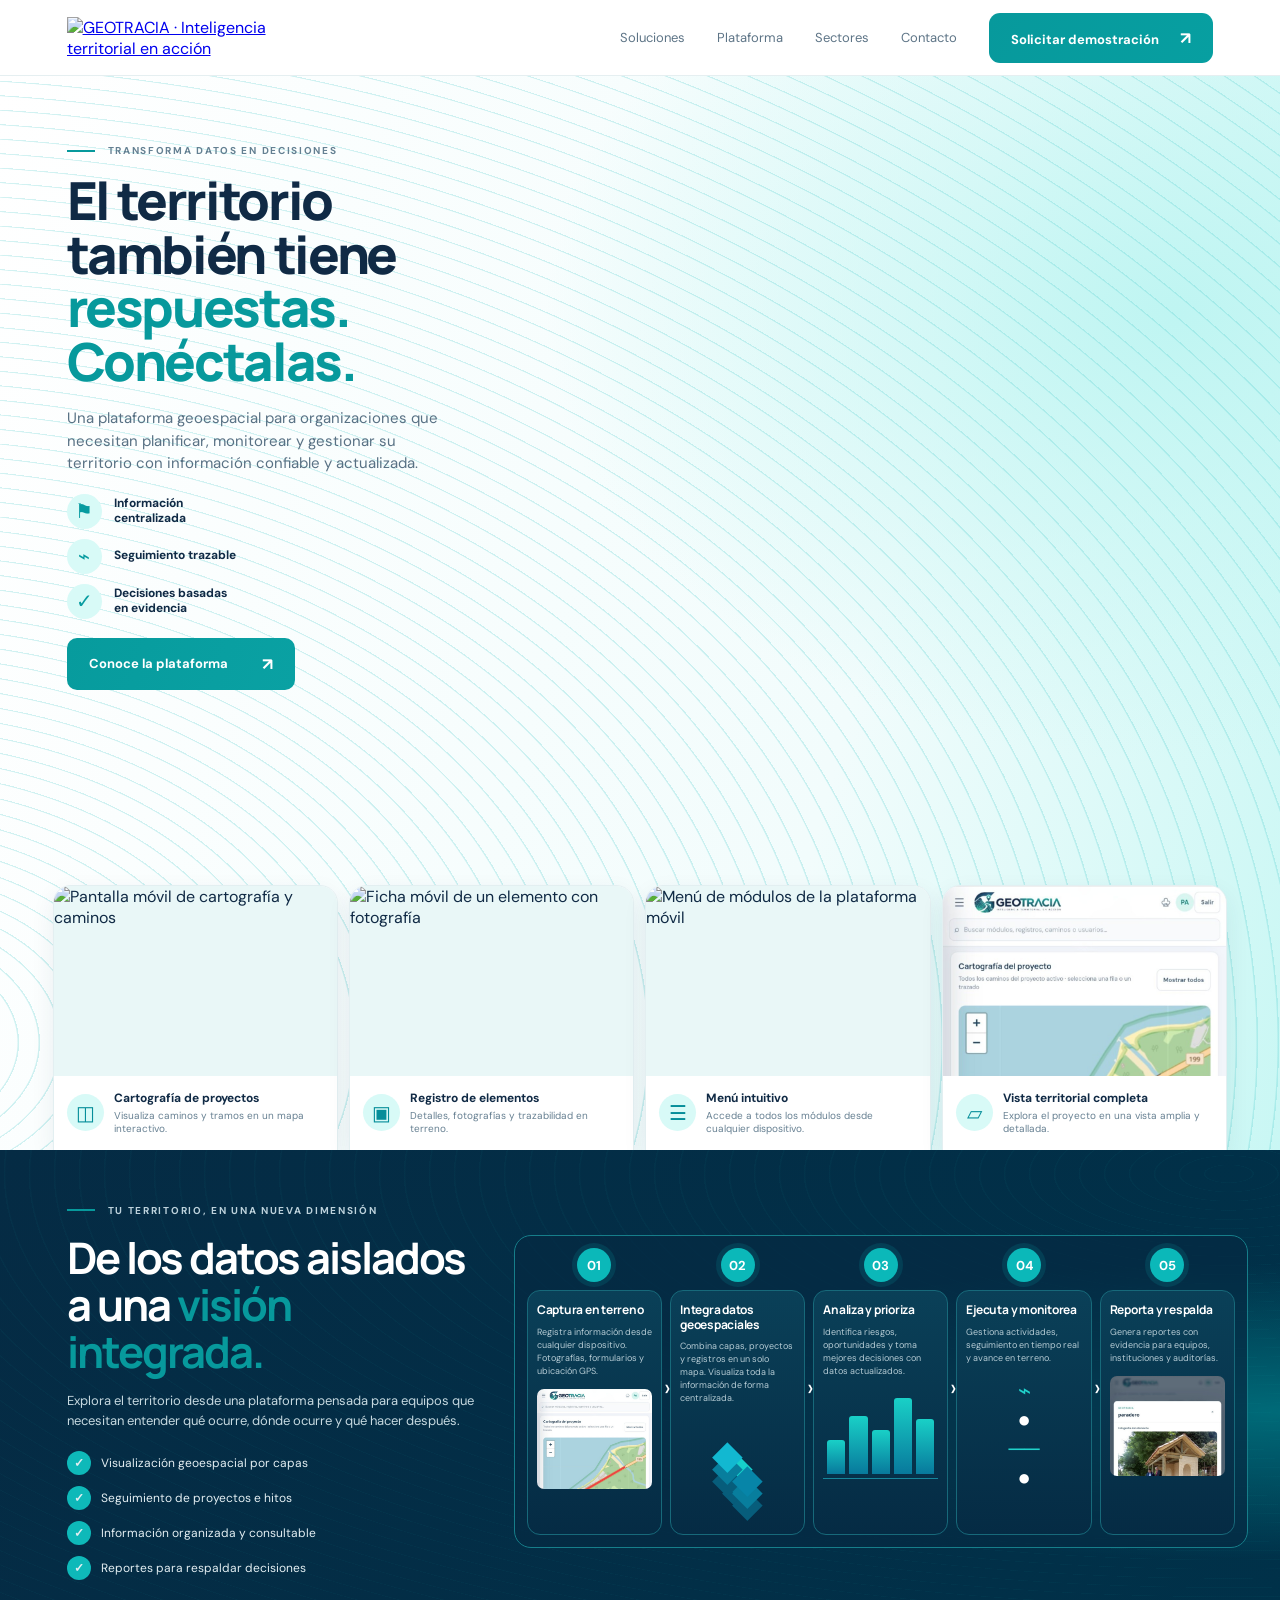
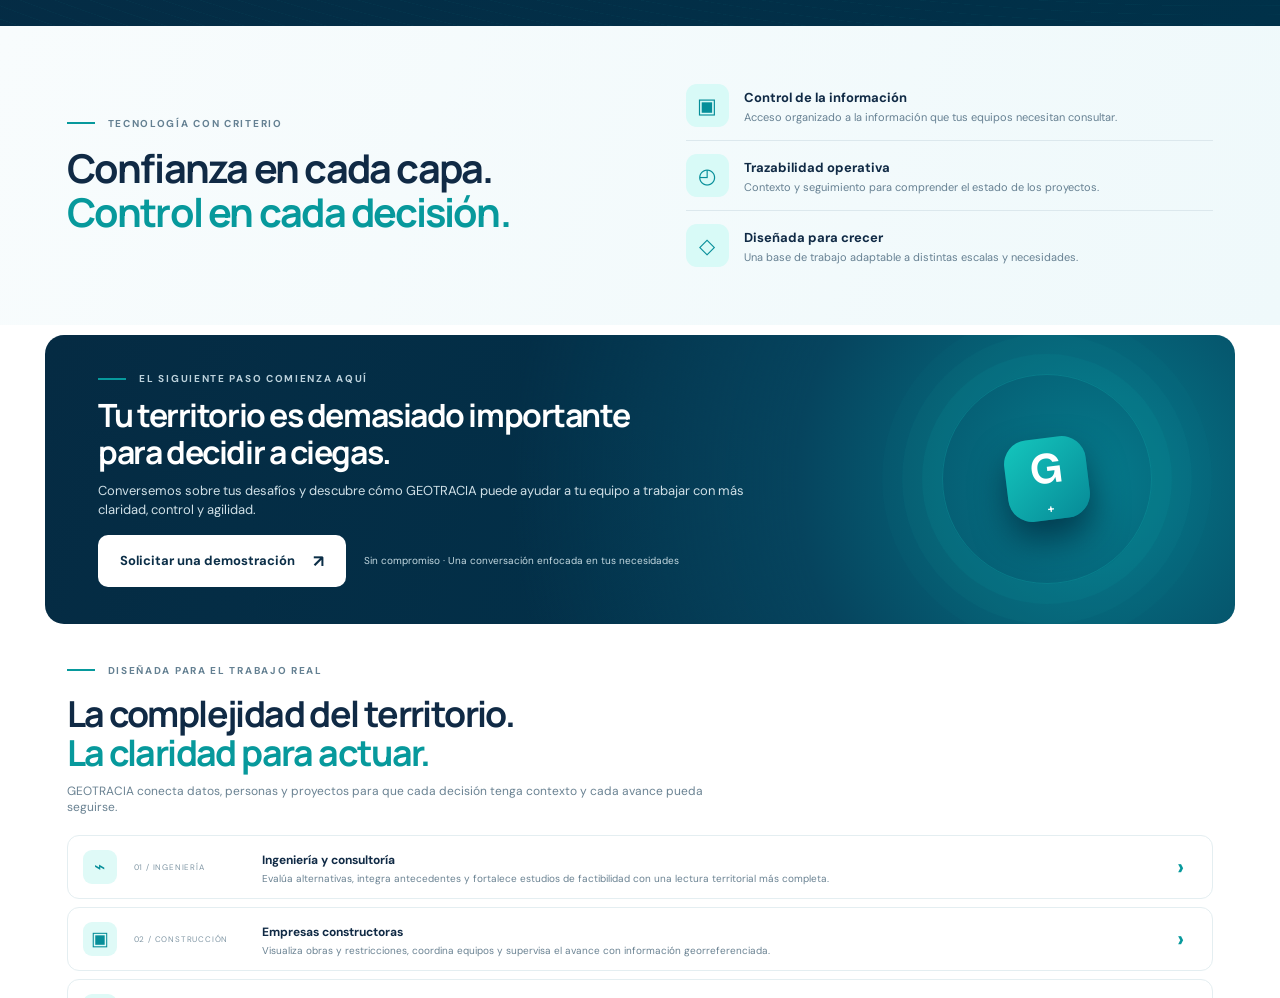
==== geotracia/index.html @ ade661b7 "Landing" ====
<!doctype html>
<html lang="es">
<head>
<meta charset="utf-8">
<meta name="viewport" content="width=device-width, initial-scale=1">
<meta name="theme-color" content="#062a42">
<meta name="description" content="GEOTRACIA conecta información geoespacial, proyectos y equipos para tomar mejores decisiones territoriales.">
<title>GEOTRACIA — Inteligencia territorial en acción</title>
<link rel="preconnect" href="https://fonts.googleapis.com">
<link rel="preconnect" href="https://fonts.gstatic.com" crossorigin>
<link href="https://fonts.googleapis.com/css2?family=DM+Sans:wght@400;500;600;700&family=Manrope:wght@400;500;600;700;800&display=swap" rel="stylesheet">
<link rel="stylesheet" href="styles.css">
</head>
<body>
<header class="header">
  <a class="logo" href="#inicio" aria-label="GEOTRACIA, inicio"><img src="assets/logo-geotracia.png" alt="GEOTRACIA · Inteligencia territorial en acción"></a>
  <button class="hamburger" aria-label="Abrir navegación" aria-expanded="false"><i></i><i></i><i></i></button>
  <nav class="nav" aria-label="Principal">
    <a href="#soluciones">Soluciones</a><a href="#plataforma">Plataforma</a><a href="#sectores">Sectores</a><a href="#contacto">Contacto</a>
    <a class="nav-button" href="#contacto">Solicitar demostración <span>↗</span></a>
  </nav>
</header>

<main id="inicio">
<section class="hero">
  <div class="hero-bg-lines" aria-hidden="true"></div>
  <div class="hero-copy">
    <div class="kicker"><span></span> TRANSFORMA DATOS EN DECISIONES</div>
    <h1>El territorio<br>también tiene<br><em>respuestas.</em><br><em>Conéctalas.</em></h1>
    <p class="intro">Una plataforma geoespacial para organizaciones que necesitan planificar, monitorear y gestionar su territorio con información confiable y actualizada.</p>
    <div class="benefits">
      <div><span class="benefit-symbol">⚑</span><b>Información<br>centralizada</b></div>
      <div><span class="benefit-symbol">⌁</span><b>Seguimiento trazable</b></div>
      <div><span class="benefit-symbol">✓</span><b>Decisiones basadas<br>en evidencia</b></div>
    </div>
    <a class="primary-button" href="#plataforma">Conoce la plataforma <span>↗</span></a>
  </div>
  <div class="hero-art">
    <picture class="hero-picture">
      <source media="(max-width: 700px)" srcset="assets/hero-mobile-scene.png">
      <img src="assets/desktop-laptop.png" alt="GEOTRACIA: cartografía del proyecto y gestión de caminos en la versión escritorio">
    </picture>
  </div>
  <div class="feature-strip">
    <article class="feature-card">
      <img src="assets/device-map.png" alt="Pantalla móvil de cartografía y caminos">
      <div class="feature-caption"><span class="feature-icon">◫</span><div><b>Cartografía de proyectos</b><p>Visualiza caminos y tramos en un mapa interactivo.</p></div></div>
    </article>
    <article class="feature-card">
      <img src="assets/device-detail.png" alt="Ficha móvil de un elemento con fotografía">
      <div class="feature-caption"><span class="feature-icon">▣</span><div><b>Registro de elementos</b><p>Detalles, fotografías y trazabilidad en terreno.</p></div></div>
    </article>
    <article class="feature-card">
      <img src="assets/device-menu.png" alt="Menú de módulos de la plataforma móvil">
      <div class="feature-caption"><span class="feature-icon">☰</span><div><b>Menú intuitivo</b><p>Accede a todos los módulos desde cualquier dispositivo.</p></div></div>
    </article>
    <article class="feature-card feature-card-wide">
      <img src="assets/project-map.png" alt="Vista completa de un camino georreferenciado">
      <div class="feature-caption"><span class="feature-icon">▱</span><div><b>Vista territorial completa</b><p>Explora el proyecto en una vista amplia y detallada.</p></div></div>
    </article>
  </div>
</section>

<section class="workflow" id="soluciones">
  <div class="workflow-inner">
    <div class="workflow-copy">
      <div class="kicker kicker-light"><span></span> TU TERRITORIO, EN UNA NUEVA DIMENSIÓN</div>
      <h2>De los datos aislados<br>a una <em>visión integrada.</em></h2>
      <p>Explora el territorio desde una plataforma pensada para equipos que necesitan entender qué ocurre, dónde ocurre y qué hacer después.</p>
      <ul><li>Visualización geoespacial por capas</li><li>Seguimiento de proyectos e hitos</li><li>Información organizada y consultable</li><li>Reportes para respaldar decisiones</li></ul>
    </div>
    <div class="steps" id="plataforma">
      <article class="step"><div class="step-num">01</div><div class="step-content"><h3>Captura en terreno</h3><p>Registra información desde cualquier dispositivo. Fotografías, formularios y ubicación GPS.</p><img src="assets/project-map.png" alt="Captura cartográfica"></div><span class="step-arrow">›</span></article>
      <article class="step"><div class="step-num">02</div><div class="step-content"><h3>Integra datos geoespaciales</h3><p>Combina capas, proyectos y registros en un solo mapa. Visualiza toda la información de forma centralizada.</p><div class="layers-art"><span>◆</span><span>◆</span><span>◆</span></div></div><span class="step-arrow">›</span></article>
      <article class="step"><div class="step-num">03</div><div class="step-content"><h3>Analiza y prioriza</h3><p>Identifica riesgos, oportunidades y toma mejores decisiones con datos actualizados.</p><div class="bars-art"><i></i><i></i><i></i><i></i><i></i></div></div><span class="step-arrow">›</span></article>
      <article class="step"><div class="step-num">04</div><div class="step-content"><h3>Ejecuta y monitorea</h3><p>Gestiona actividades, seguimiento en tiempo real y avance en terreno.</p><div class="monitor-art">⌁ <b>●</b> ── <b>●</b></div></div><span class="step-arrow">›</span></article>
      <article class="step"><div class="step-num">05</div><div class="step-content"><h3>Reporta y respalda</h3><p>Genera reportes con evidencia para equipos, instituciones y auditorías.</p><img src="assets/element-detail.png" alt="Ficha con evidencia fotográfica"></div></article>
    </div>
  </div>
</section>

<section class="trust">
  <div class="trust-inner">
    <div><div class="kicker"><span></span> TECNOLOGÍA CON CRITERIO</div><h2>Confianza en cada capa.<br><em>Control en cada decisión.</em></h2></div>
    <div class="trust-list">
      <article><span>▣</span><div><b>Control de la información</b><p>Acceso organizado a la información que tus equipos necesitan consultar.</p></div></article>
      <article><span>◴</span><div><b>Trazabilidad operativa</b><p>Contexto y seguimiento para comprender el estado de los proyectos.</p></div></article>
      <article><span>◇</span><div><b>Diseñada para crecer</b><p>Una base de trabajo adaptable a distintas escalas y necesidades.</p></div></article>
    </div>
  </div>
</section>

<section class="contact-wrap" id="contacto">
  <div class="contact-panel">
    <div class="contact-copy"><div class="kicker kicker-light"><span></span> EL SIGUIENTE PASO COMIENZA AQUÍ</div><h2>Tu territorio es demasiado importante<br>para decidir a ciegas.</h2><p>Conversemos sobre tus desafíos y descubre cómo GEOTRACIA puede ayudar a tu equipo a trabajar con más claridad, control y agilidad.</p><div class="contact-actions"><a class="light-button" href="mailto:contacto@geotracia.cl?subject=Solicitud%20de%20demostraci%C3%B3n%20GEOTRACIA">Solicitar una demostración <span>↗</span></a><small>Sin compromiso · Una conversación enfocada en tus necesidades</small></div></div>
    <div class="brand-orbit" aria-hidden="true"><span>G<sup>+</sup></span></div>
  </div>
</section>

<section class="sectors" id="sectores">
  <div class="kicker"><span></span> DISEÑADA PARA EL TRABAJO REAL</div>
  <h2>La complejidad del territorio.<br><em>La claridad para actuar.</em></h2>
  <p class="sectors-intro">GEOTRACIA conecta datos, personas y proyectos para que cada decisión tenga contexto y cada avance pueda seguirse.</p>
  <div class="sector-list">
    <article><span class="sector-icon">⌁</span><small>01 / INGENIERÍA</small><div><b>Ingeniería y consultoría</b><p>Evalúa alternativas, integra antecedentes y fortalece estudios de factibilidad con una lectura territorial más completa.</p></div><strong>›</strong></article>
    <article><span class="sector-icon">▣</span><small>02 / CONSTRUCCIÓN</small><div><b>Empresas constructoras</b><p>Visualiza obras y restricciones, coordina equipos y supervisa el avance con información georreferenciada.</p></div><strong>›</strong></article>
    <article><span class="sector-icon">⌂</span><small>03 / GESTIÓN PÚBLICA</small><div><b>Instituciones públicas</b><p>Apoya la planificación, la gestión de infraestructura y la priorización de iniciativas con evidencia territorial.</p></div><strong>›</strong></article>
  </div>
</section>
</main>
<footer class="footer">
  <a class="footer-logo" href="#inicio"><img src="assets/logo-geotracia.png" alt="GEOTRACIA"></a>
  <p>Más contexto para mejores decisiones.</p><nav><a href="#soluciones">Soluciones</a><a href="#plataforma">Plataforma</a><a href="#contacto">Contacto</a></nav>
  <small>© 2026 GEOTRACIA. Todos los derechos reservados.</small><small>Inteligencia territorial en acción.</small>
</footer>
<script src="script.js"></script>
</body>
</html>
---- geotracia/styles.css ----
*{box-sizing:border-box}
:root{--navy:#062b43;--deep:#03283f;--teal:#07999c;--aqua:#16c5c6;--ink:#102a45;--muted:#5d7689;--pale:#effbfc;--line:#dce8ed}
html{scroll-behavior:smooth;scroll-padding-top:82px}
body{margin:0;font-family:"DM Sans",Arial,sans-serif;color:var(--ink);background:#fff;overflow-x:hidden}
h1,h2,h3{font-family:Manrope,"DM Sans",sans-serif;letter-spacing:-.045em}h1,h2,p{margin-top:0}em{font-style:normal;color:var(--teal)}
.header{height:76px;padding:0 5.2%;display:flex;align-items:center;justify-content:space-between;border-bottom:1px solid #e5eff1;background:#fff;position:sticky;top:0;z-index:30}
.logo{width:220px;display:block}.logo img,.footer-logo img{display:block;width:100%;height:auto}
.nav{display:flex;align-items:center;gap:clamp(17px,2.5vw,38px)}.nav a,.footer nav a{text-decoration:none;color:#5d7486;font-size:13px;white-space:nowrap}.nav a:hover,.footer a:hover{color:var(--teal)}
.nav .nav-button{background:linear-gradient(115deg,#07999c,#079fa1);color:#fff;border-radius:11px;padding:14px 22px;font-weight:700}.nav-button span{margin-left:18px;font-size:17px}
.hamburger{display:none;border:0;background:none;padding:9px}.hamburger i{display:block;width:24px;height:2px;background:var(--navy);margin:5px}
.hero{position:relative;padding:48px 5.2% 0;display:grid;grid-template-columns:35% 65%;background:radial-gradient(ellipse at 92% 22%,#bff5f2 0,transparent 38%),linear-gradient(105deg,#fff 0%,#f2fcfc 65%,#c9f7f4 100%);isolation:isolate}
.hero-bg-lines{position:absolute;z-index:-1;inset:0;opacity:.25;background:repeating-radial-gradient(ellipse at -10% 90%,transparent 0 19px,#4acacb 20px 21px)}
.hero-copy{padding:20px 0 30px;position:relative;z-index:3}.kicker{font-size:10px;letter-spacing:.17em;font-weight:700;color:#648092;display:flex;align-items:center;gap:13px;margin-bottom:17px}.kicker>span{display:inline-block;width:28px;height:2px;background:var(--teal)}
h1{font-size:clamp(2.55rem,4.1vw,4.25rem);line-height:1.02;font-weight:800;margin-bottom:19px}
.intro{max-width:390px;font-size:15px;line-height:1.5;color:#587184;margin-bottom:19px}
.benefits{display:grid;gap:10px;margin:17px 0 19px}.benefits>div{display:flex;align-items:center;gap:12px;font-size:12px;line-height:1.3}.benefit-symbol{width:35px;height:35px;flex:0 0 35px;display:grid;place-items:center;border-radius:50%;background:#d8faf7;color:#079ba0;font-size:20px}
.primary-button,.light-button{display:inline-flex;align-items:center;justify-content:space-between;gap:18px;text-decoration:none;font-size:13px;font-weight:700;padding:15px 22px;border-radius:10px;transition:transform .2s,box-shadow .2s}.primary-button{background:linear-gradient(110deg,#079b9d,#0aa1a3);color:white;min-width:228px}.primary-button span,.light-button span{font-size:17px}.primary-button:hover,.light-button:hover{transform:translateY(-2px);box-shadow:0 10px 25px #00374c26}
.hero-art{min-width:0;display:flex;align-items:flex-start;justify-content:center;margin:-7px -2% 0 -1%;position:relative}.hero-picture{width:100%;display:block}.hero-picture img{width:100%;height:auto;display:block;object-fit:contain}
.feature-strip{grid-column:1/-1;position:relative;z-index:5;margin:0 -1.2% -1px;display:grid;grid-template-columns:repeat(4,minmax(0,1fr));gap:11px;align-items:end}
.feature-card{min-width:0;display:grid;grid-template-rows:1fr auto;background:#fff;border:1px solid #e3eff1;border-radius:18px 18px 0 0;overflow:hidden;box-shadow:0 9px 25px #00374b13}
.feature-card>img{width:100%;height:190px;object-fit:cover;object-position:top center;display:block;background:#e9f7f7}
.feature-caption{display:flex;align-items:center;gap:10px;padding:12px 13px;min-height:74px}.feature-icon{flex:0 0 37px;width:37px;height:37px;border-radius:50%;background:#d8faf7;color:#068e9a;display:grid;place-items:center;font-size:20px}.feature-caption b{display:block;font-size:12px;margin-bottom:3px}.feature-caption p{font-size:10px;line-height:1.35;color:#678092;margin:0}
.workflow{background:radial-gradient(ellipse at 100% 55%,#006a78 0,transparent 40%),linear-gradient(115deg,#052b44,#003149);color:white;padding:54px 5.2% 46px;position:relative;overflow:hidden}.workflow:before{content:"";position:absolute;inset:0;pointer-events:none;opacity:.45;background:repeating-radial-gradient(ellipse at 96% 5%,transparent 0 23px,#0da7a51a 24px 25px)}
.workflow-inner{position:relative;display:grid;grid-template-columns:36% 64%;gap:3%;align-items:center}.kicker-light{color:#bdd2dc}.workflow-copy h2{font-size:clamp(2rem,3.4vw,3.45rem);line-height:1.08;margin-bottom:16px}.workflow-copy>p{font-size:13px;line-height:1.55;color:#c6d9e0;max-width:430px;margin-bottom:20px}.workflow-copy ul{list-style:none;padding:0;margin:0;display:grid;gap:11px}.workflow-copy li{font-size:12px;display:flex;align-items:center;gap:10px;color:#e3eef2}.workflow-copy li:before{content:"✓";display:grid;place-items:center;width:24px;height:24px;flex:0 0 24px;background:#0eb9b9;border-radius:50%;font-weight:700}
.steps{display:grid;grid-template-columns:repeat(5,minmax(0,1fr));gap:8px;border:1px solid #167e8a;border-radius:17px;padding:12px;background:#052a43b8}.step{min-width:0;position:relative}.step-num{width:34px;height:34px;border-radius:50%;background:#0bb8b9;display:grid;place-items:center;font-size:13px;font-weight:700;margin:0 auto 8px;box-shadow:0 0 0 5px #0bb8b922}.step-content{height:245px;border:1px solid #17697a;border-radius:13px;background:linear-gradient(180deg,#0a4058,#052b44);padding:12px 9px;overflow:hidden}.step h3{font-size:12px;line-height:1.2;margin:0 0 8px;letter-spacing:-.02em}.step p{font-size:9px;line-height:1.45;color:#b5cbd4;margin-bottom:11px}.step img{width:100%;height:100px;object-fit:cover;object-position:top;border-radius:7px}.step-arrow{position:absolute;right:-9px;top:43%;font-size:24px;color:#fff;z-index:2}.step:last-child .step-arrow{display:none}
.layers-art{height:100px;position:relative;display:grid;place-items:center}.layers-art span{position:absolute;font-size:40px;color:#16d0ca;text-shadow:0 12px 0 #087e9d,0 24px 0 #075d7b}.layers-art span:nth-child(2){transform:translate(-10px,-12px);color:#12b8d1}.layers-art span:nth-child(3){transform:translate(10px,12px);color:#0785a8}.bars-art{height:90px;display:flex;align-items:end;gap:4px;border-bottom:1px solid #16859a;padding:0 4px 4px}.bars-art i{flex:1;display:block;height:40%;background:linear-gradient(#19d0c7,#08799c);border-radius:3px 3px 0 0}.bars-art i:nth-child(2){height:68%}.bars-art i:nth-child(3){height:52%}.bars-art i:nth-child(4){height:90%}.bars-art i:nth-child(5){height:65%}.monitor-art{height:90px;display:grid;place-items:center;color:#20d1ca;font-size:22px}.monitor-art b{color:white}
.trust{background:linear-gradient(110deg,#f8fcfd,#eff9fb);padding:45px 5.2%}.trust-inner{display:grid;grid-template-columns:1fr 1fr;gap:8%;align-items:center}.trust h2{font-size:clamp(2rem,3.1vw,3.15rem);line-height:1.1;margin:0}.trust-list article{display:flex;align-items:center;gap:15px;padding:13px 0;border-bottom:1px solid #dce8ed}.trust-list article:last-child{border-bottom:0}.trust-list article>span{width:43px;height:43px;flex:0 0 43px;display:grid;place-items:center;background:#d8faf7;border-radius:11px;color:#078e99;font-size:21px}.trust-list b{font-size:13px}.trust-list p{font-size:11px;color:#668092;margin:3px 0 0;line-height:1.4}
.contact-wrap{padding:10px 3.5% 40px;background:#fff}.contact-panel{position:relative;overflow:hidden;border-radius:19px;background:radial-gradient(circle at 88% 50%,#057b8c 0,#06445e 28%,transparent 55%),linear-gradient(110deg,#052b43,#00344d);color:white;padding:37px 4.5%;display:flex;align-items:center;justify-content:space-between;min-height:230px}.contact-copy{position:relative;z-index:2;max-width:740px}.contact-copy .kicker{margin-bottom:12px}.contact-copy h2{font-size:clamp(1.7rem,2.5vw,2.45rem);line-height:1.15;margin-bottom:10px}.contact-copy>p{font-size:13px;line-height:1.5;color:#d0e0e7;max-width:690px;margin-bottom:15px}.contact-actions{display:flex;align-items:center;gap:18px;flex-wrap:wrap}.light-button{background:#fff;color:#0b2e47;min-width:230px}.contact-actions small{font-size:10px;color:#c4d9e1}.brand-orbit{position:absolute;right:7%;top:50%;transform:translateY(-50%);width:210px;height:210px;border:1px solid #10a4a75c;border-radius:50%;display:grid;place-items:center;box-shadow:0 0 0 20px #10a4a71a,0 0 0 40px #10a4a711,0 0 0 60px #10a4a709}.brand-orbit span{width:82px;height:82px;display:grid;place-items:center;border-radius:24px;background:linear-gradient(140deg,#14c6bd,#078a97);font-size:42px;font-weight:700;transform:rotate(-7deg);box-shadow:0 18px 35px #001f33a6}.brand-orbit sup{font-size:12px}
.sectors{padding:0 5.2% 45px}.sectors h2{font-size:clamp(1.9rem,2.8vw,2.8rem);line-height:1.1;margin-bottom:10px}.sectors-intro{font-size:12px;color:#6a8292;max-width:650px;margin-bottom:20px}.sector-list{display:grid;gap:8px}.sector-list article{display:grid;grid-template-columns:38px 115px 1fr 20px;gap:13px;align-items:center;padding:12px 15px;border:1px solid #e4eef1;border-radius:12px;background:#fff;transition:border-color .2s,transform .2s}.sector-list article:hover{border-color:#a2e6e2;transform:translateX(3px)}.sector-icon{width:34px;height:34px;border-radius:9px;background:#dffaf7;color:#078e99;display:grid;place-items:center;font-size:19px}.sector-list small{font-size:8px;letter-spacing:.1em;color:#8197a5}.sector-list b{font-size:12px}.sector-list p{font-size:10px;line-height:1.4;color:#6a8292;margin:3px 0 0}.sector-list strong{font-size:23px;color:var(--teal)}
.footer{border-top:1px solid #e6eef1;padding:16px 5.2% 13px;display:grid;grid-template-columns:1fr 1fr 1fr;align-items:center;gap:13px}.footer-logo{width:165px}.footer>p{font-size:11px;color:#6b8291;text-align:center;margin:0}.footer nav{display:flex;justify-content:flex-end;gap:22px}.footer nav a{font-size:11px}.footer small{font-size:9px;color:#8ba0ab}.footer small:last-child{text-align:right}
@media(min-width:1400px){.hero{padding-top:60px}.hero-copy{padding-top:20px}.intro{font-size:16px}.benefits{grid-template-columns:repeat(3,1fr);gap:9px}.benefits>div{font-size:11px;gap:7px}.benefit-symbol{width:32px;height:32px;flex-basis:32px}.feature-card>img{height:220px}.feature-caption{min-height:76px}}
@media(max-width:1000px){.header{padding:0 3.5%}.logo{width:190px}.nav{gap:15px}.nav a{font-size:11px}.nav .nav-button{padding:12px 14px}.hero{padding:35px 4% 0;grid-template-columns:38% 62%}.hero-copy{padding-top:14px}.intro{font-size:13px}.benefits{gap:8px}.workflow{padding-inline:4%}.workflow-inner{grid-template-columns:1fr;gap:28px}.workflow-copy{max-width:700px}.workflow-copy h2 br{display:none}.steps{max-width:100%}.step-content{height:210px}.trust{padding-inline:4%}.contact-copy{max-width:78%}.brand-orbit{right:-2%;opacity:.6}}
@media(max-width:700px){
 html{scroll-padding-top:65px}.header{height:60px;padding:0 17px}.logo{width:150px}.hamburger{display:block}.nav{display:none;position:absolute;left:0;right:0;top:59px;background:#fff;padding:12px 20px 20px;box-shadow:0 15px 25px #062b4317;flex-direction:column;align-items:stretch;gap:0}.nav.open{display:flex}.nav a{padding:13px 4px;border-bottom:1px solid #eaf0f2;font-size:13px}.nav .nav-button{margin-top:10px;text-align:center;border:0}
 .hero{display:flex;flex-direction:column;padding:24px 0 0;background:linear-gradient(155deg,#fff 4%,#eafafa 55%,#a9f1ee 100%)}.hero-copy{padding:0 22px 10px}.kicker{font-size:8px;letter-spacing:.13em;gap:8px;margin-bottom:12px}.kicker>span{width:23px}h1{font-size:clamp(2.25rem,9.5vw,3.3rem);line-height:1.01;margin-bottom:13px}.intro{font-size:12px;line-height:1.45;margin-bottom:12px;max-width:380px}.benefits{grid-template-columns:1fr 1fr;gap:9px;margin:13px 0 15px}.benefits>div{font-size:10px;gap:7px}.benefits>div:last-child{grid-column:1/-1}.benefit-symbol{width:31px;height:31px;flex-basis:31px;font-size:17px}.primary-button{min-width:200px;padding:13px 16px;font-size:11px}
 .hero-art{width:100%;margin:0;display:block;overflow:hidden}.hero-picture{width:100%;height:auto}.hero-picture img{width:100%;height:auto;display:block;object-fit:contain}
 .feature-strip{width:100%;margin:0;grid-template-columns:repeat(3,minmax(0,1fr));gap:6px;padding:0 12px;align-items:stretch}.feature-card{border-radius:11px;box-shadow:0 5px 14px #00374b14}.feature-card>img{height:140px;object-fit:cover;object-position:top}.feature-caption{display:block;padding:8px 7px;min-height:80px}.feature-icon{width:25px;height:25px;font-size:14px;margin-bottom:6px}.feature-caption b{font-size:9px;line-height:1.2}.feature-caption p{font-size:8px;line-height:1.3;margin-top:3px}.feature-card-wide{display:none}
 .workflow{padding:31px 18px 30px}.workflow-inner{gap:21px}.workflow-copy h2{font-size:1.85rem;line-height:1.08;margin-bottom:11px}.workflow-copy>p{font-size:11px;line-height:1.45;margin-bottom:14px}.workflow-copy ul{display:none}.steps{display:flex;flex-direction:column;gap:7px;padding:0;border:0;background:transparent}.step{display:grid;grid-template-columns:32px 1fr;gap:9px;align-items:stretch}.step-num{width:30px;height:30px;font-size:11px;margin:9px 0 0;box-shadow:0 0 0 4px #0bb8b922}.step-content{height:auto;min-height:83px;border-radius:11px;padding:10px;display:grid;grid-template-columns:1fr 70px;grid-template-rows:auto auto;column-gap:9px;align-content:center}.step h3{font-size:11px;grid-column:1;grid-row:1;margin-bottom:4px}.step p{font-size:8px;line-height:1.35;grid-column:1;grid-row:2;margin:0}.step img{grid-column:2;grid-row:1/3;width:70px;height:62px;object-fit:cover}.step-arrow{display:none}.layers-art,.bars-art,.monitor-art{grid-column:2;grid-row:1/3;height:62px}.layers-art span{font-size:25px;text-shadow:0 7px 0 #087e9d,0 14px 0 #075d7b}.bars-art{gap:3px}.monitor-art{font-size:16px}
 .trust{padding:30px 20px}.trust-inner{display:block}.trust h2{font-size:1.8rem;line-height:1.1}.trust-list{margin-top:12px}.trust-list article{gap:10px;padding:10px 0}.trust-list article>span{width:35px;height:35px;flex-basis:35px;font-size:17px}.trust-list b{font-size:10px}.trust-list p{font-size:9px;line-height:1.35}
 .contact-wrap{padding:0 10px 28px}.contact-panel{padding:23px 17px;border-radius:13px;min-height:0;display:block;background:radial-gradient(circle at 100% 100%,#078e99 0,transparent 45%),linear-gradient(115deg,#052b43,#00344d)}.contact-copy{max-width:100%}.contact-copy h2{font-size:1.45rem;line-height:1.15}.contact-copy h2 br{display:none}.contact-copy>p{font-size:10px;line-height:1.45;margin-bottom:12px}.contact-actions{display:flex;align-items:flex-start;flex-direction:column;gap:8px}.light-button{min-width:0;padding:11px 13px;font-size:10px}.contact-actions small{font-size:8px}.brand-orbit{width:75px;height:75px;right:-14px;bottom:-20px;top:auto;transform:none;opacity:.22;box-shadow:0 0 0 10px #10a4a71a,0 0 0 20px #10a4a711}.brand-orbit span{width:38px;height:38px;border-radius:11px;font-size:21px}
 .sectors{padding:0 20px 28px}.sectors h2{font-size:1.65rem;line-height:1.1}.sectors-intro{font-size:10px;line-height:1.4;margin-bottom:13px}.sector-list{gap:6px}.sector-list article{grid-template-columns:29px 1fr 15px;gap:7px;padding:9px;border-radius:9px}.sector-icon{width:27px;height:27px;font-size:15px;grid-row:1/3}.sector-list small{grid-column:2;grid-row:1;font-size:7px}.sector-list article>div{grid-column:2;grid-row:2}.sector-list b{font-size:10px}.sector-list p{font-size:8px;line-height:1.3}.sector-list strong{grid-column:3;grid-row:1/3;font-size:19px}
 .footer{padding:13px 18px 10px;grid-template-columns:1fr 1fr;gap:9px}.footer-logo{width:125px}.footer>p{display:none}.footer nav{gap:10px;flex-wrap:wrap;justify-content:flex-end}.footer nav a{font-size:8px}.footer small{font-size:7px}.footer small:last-child{text-align:right}
}
@media(prefers-reduced-motion:reduce){html{scroll-behavior:auto}*,*:before,*:after{transition:none!important}}
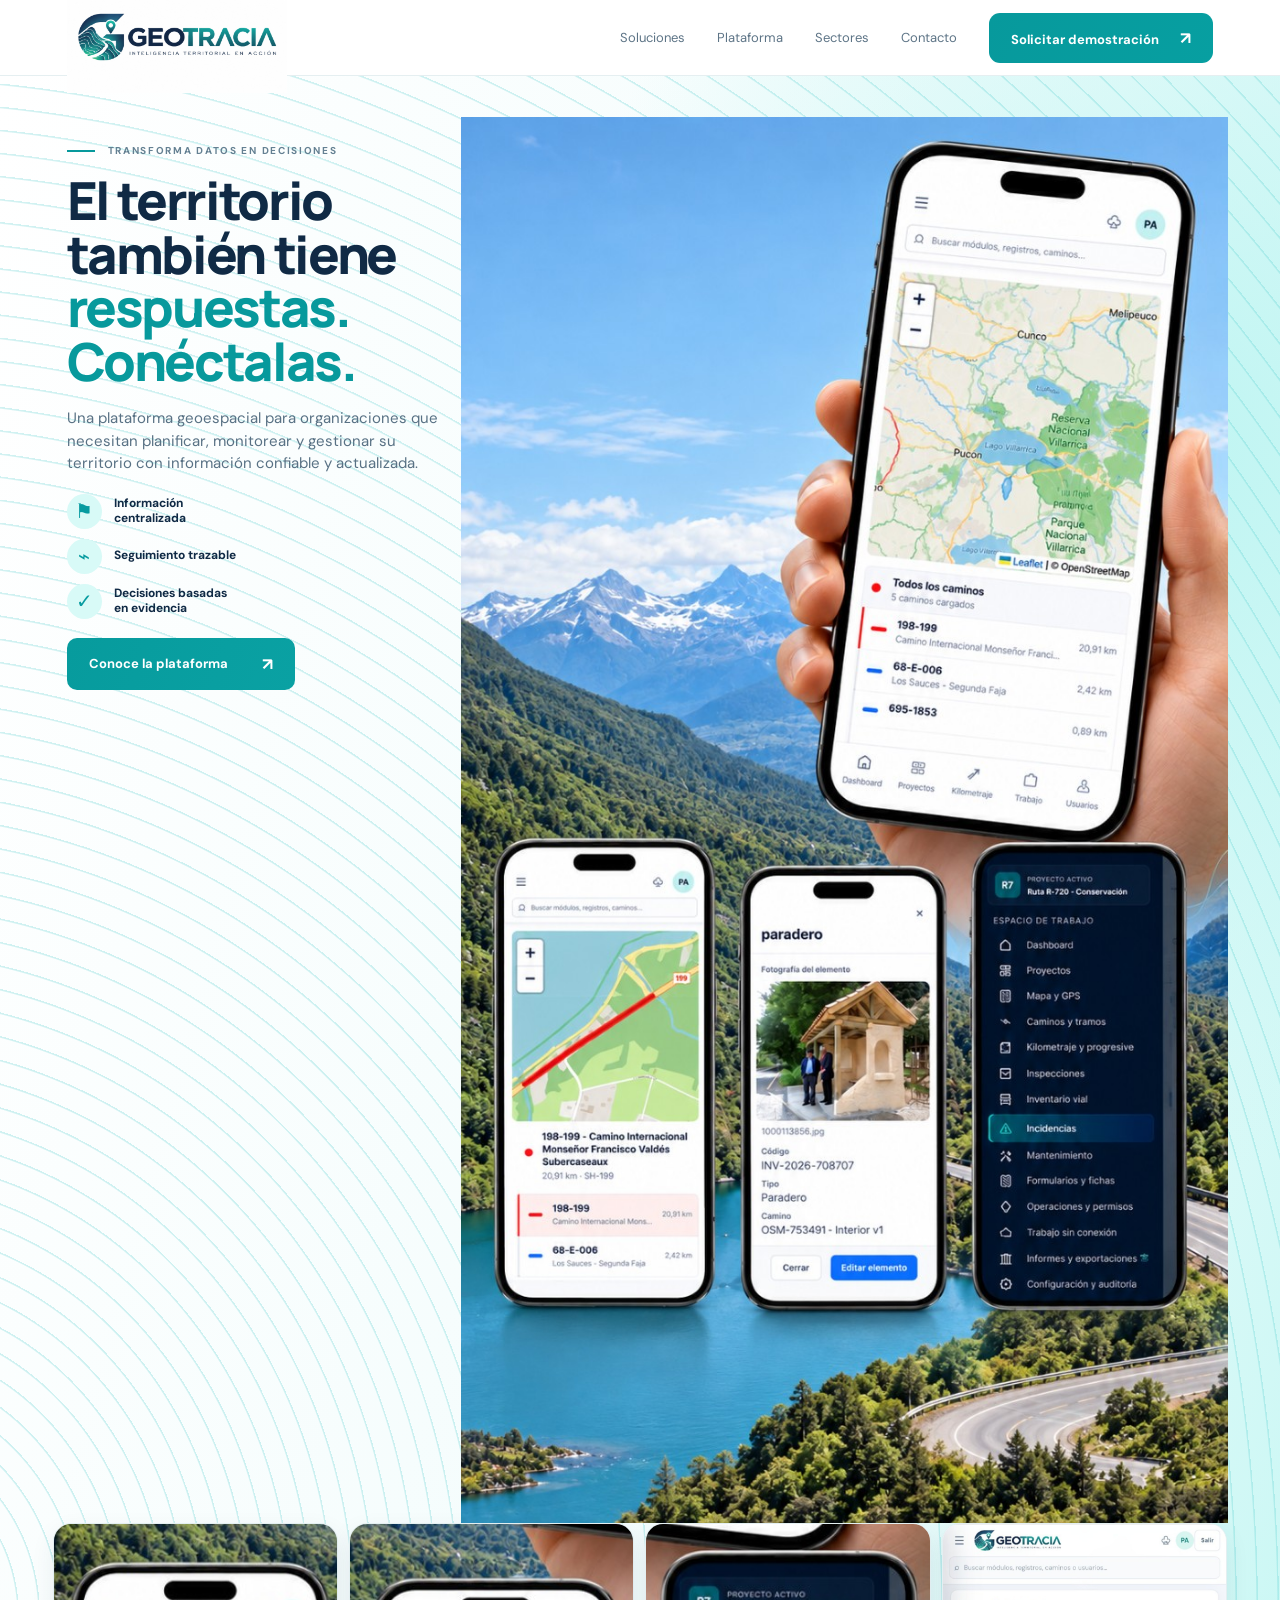
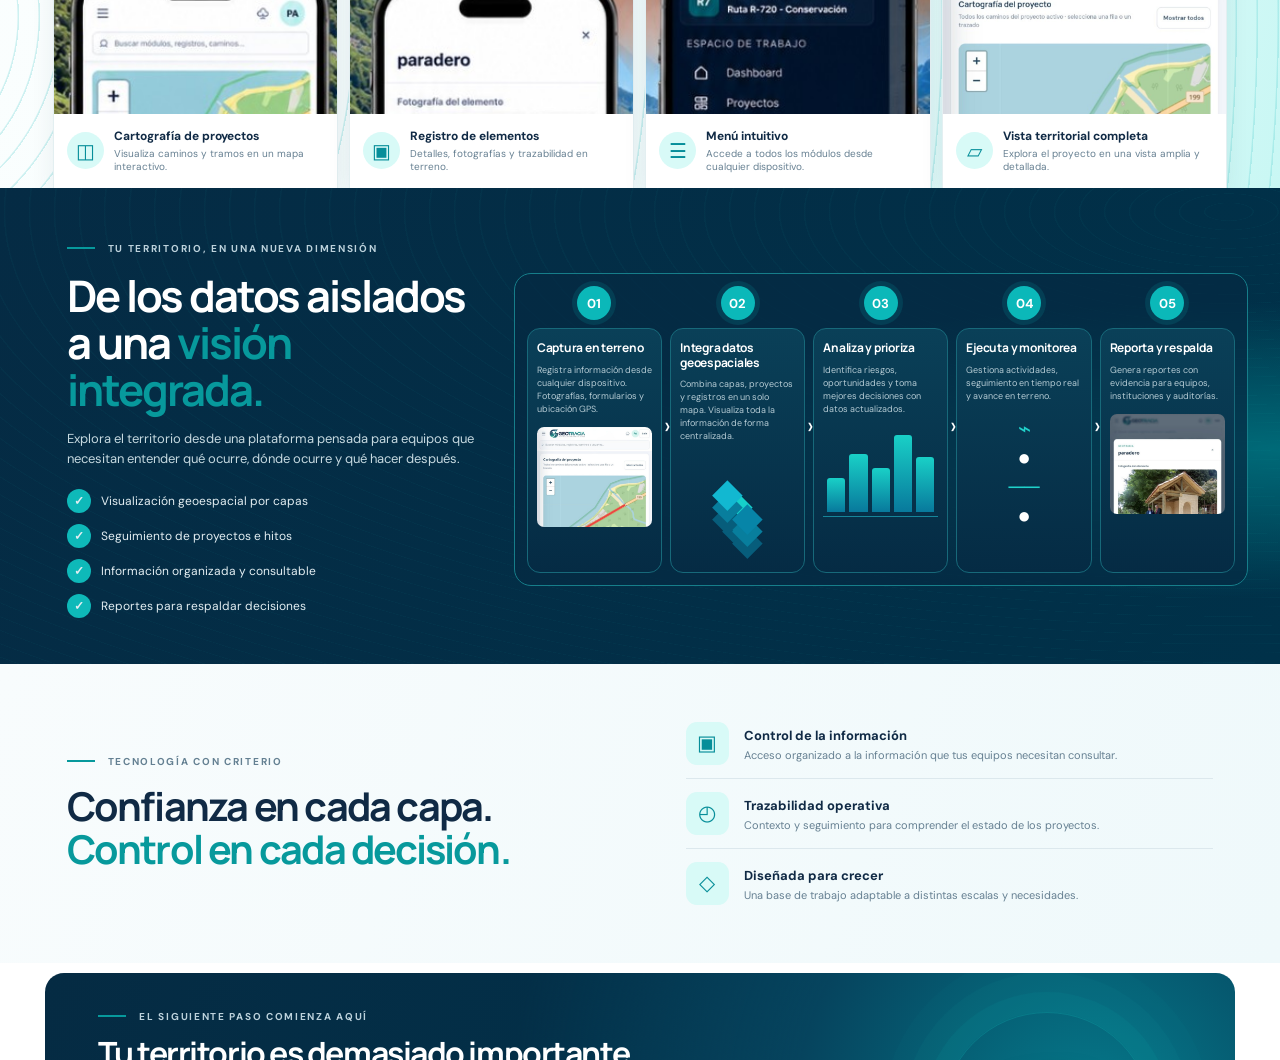
==== commit 9b9438d7: "Móvil 4" ====
--- a/geotracia/index.html
+++ b/geotracia/index.html
@@ -59,6 +59,10 @@
       <div class="feature-caption"><span class="feature-icon">▱</span><div><b>Vista territorial completa</b><p>Explora el proyecto en una vista amplia y detallada.</p></div></div>
     </article>
   </div>
+  <div class="mobile-hero-cta">
+    <a class="primary-button" href="#contacto">Solicitar una demostración <span>↗</span></a>
+    <div class="mobile-hero-assurances"><span>✓</span> Implementación segura <span>✓</span> Uso simple y eficiente <span>✓</span> Soporte especializado</div>
+  </div>
 </section>
 
 <section class="workflow" id="soluciones">
--- a/geotracia/styles.css
+++ b/geotracia/styles.css
@@ -42,3 +42,420 @@
  .footer{padding:13px 18px 10px;grid-template-columns:1fr 1fr;gap:9px}.footer-logo{width:125px}.footer>p{display:none}.footer nav{gap:10px;flex-wrap:wrap;justify-content:flex-end}.footer nav a{font-size:8px}.footer small{font-size:7px}.footer small:last-child{text-align:right}
 }
 @media(prefers-reduced-motion:reduce){html{scroll-behavior:auto}*,*:before,*:after{transition:none!important}}
+
+
+
+/* Ajuste de fidelidad: composición móvil con escena completa como capa visual */
+@media(max-width:700px){
+  .hero{
+    min-height:0;
+    height:clamp(690px, 188vw, 790px);
+    display:block;
+    padding:0;
+    overflow:hidden;
+    background:#dff8f7;
+  }
+  .hero-bg-lines{z-index:0;opacity:.18}
+  .hero-copy{
+    position:absolute;
+    z-index:3;
+    left:0;
+    top:0;
+    width:58%;
+    padding:24px 0 0 22px;
+    pointer-events:none;
+  }
+  .hero-copy a{pointer-events:auto}
+  .hero-copy .kicker{font-size:7px;line-height:1.3;letter-spacing:.08em;gap:6px;margin-bottom:10px;max-width:95%}
+  .hero-copy .kicker>span{width:17px;flex:0 0 17px}
+  .hero-copy h1{font-size:clamp(25px,7.1vw,34px);line-height:.99;letter-spacing:-.055em;margin-bottom:9px}
+  .hero-copy .intro{font-size:9px;line-height:1.35;max-width:100%;margin-bottom:8px}
+  .hero-copy .benefits{display:grid;grid-template-columns:1fr;gap:6px;margin:9px 0 10px}
+  .hero-copy .benefits>div{font-size:8px;gap:6px;line-height:1.15}
+  .hero-copy .benefits>div:last-child{grid-column:auto}
+  .hero-copy .benefit-symbol{width:25px;height:25px;flex-basis:25px;font-size:13px}
+  .hero-copy .primary-button{min-width:0;width:100%;max-width:190px;padding:11px 10px;gap:5px;font-size:9px;border-radius:8px}
+  .hero-art{
+    position:absolute;
+    z-index:1;
+    inset:0;
+    width:100%;
+    height:100%;
+    margin:0;
+    display:block;
+    overflow:hidden;
+    pointer-events:none;
+  }
+  .hero-picture{position:absolute;inset:0;width:100%;height:100%;display:block}
+  .hero-picture img{display:block;width:100%;height:100%;object-fit:cover;object-position:center top}
+  .feature-strip{
+    position:absolute;
+    z-index:4;
+    left:12px;
+    right:12px;
+    bottom:8px;
+    width:auto;
+    margin:0;
+    padding:0;
+    display:grid;
+    grid-template-columns:repeat(3,minmax(0,1fr));
+    gap:5px;
+    align-items:stretch;
+  }
+  .feature-card{
+    display:block;
+    min-width:0;
+    border:0;
+    border-radius:999px;
+    background:rgba(255,255,255,.97);
+    box-shadow:0 5px 18px #00374b22;
+    overflow:hidden;
+  }
+  .feature-card>img{display:none}
+  .feature-caption{
+    min-height:53px;
+    height:100%;
+    padding:7px 7px;
+    display:flex;
+    flex-direction:row;
+    align-items:center;
+    gap:5px;
+  }
+  .feature-icon{width:24px;height:24px;flex:0 0 24px;margin:0;font-size:13px}
+  .feature-caption b{font-size:7px;line-height:1.1;margin-bottom:2px}
+  .feature-caption p{font-size:6px;line-height:1.15;margin:0}
+  .feature-card-wide{display:none}
+}
+@media(max-width:390px){
+  .hero{height:735px}
+  .hero-copy{width:59%;padding-left:17px;padding-top:22px}
+  .hero-copy h1{font-size:26px}
+  .hero-copy .intro{font-size:8px}
+  .feature-strip{left:8px;right:8px;gap:4px}
+  .feature-caption{padding:6px 5px;gap:4px}
+  .feature-icon{width:21px;height:21px;flex-basis:21px;font-size:11px}
+  .feature-caption b{font-size:6.5px}
+  .feature-caption p{font-size:5.5px}
+}
+
+
+
+/* Iteración móvil 03: contraste del hero y transición blanca hacia las tarjetas */
+@media(max-width:700px){
+  .hero{
+    height:clamp(790px, 205vw, 875px);
+    background:#eefafa;
+    isolation:isolate;
+  }
+  .hero:after{
+    content:"";
+    position:absolute;
+    z-index:2;
+    inset:0;
+    pointer-events:none;
+    background:
+      linear-gradient(180deg,
+        rgba(255,255,255,.16) 0%,
+        rgba(255,255,255,.02) 29%,
+        rgba(255,255,255,0) 53%,
+        rgba(255,255,255,.05) 65%,
+        rgba(255,255,255,.52) 77%,
+        rgba(255,255,255,.92) 86%,
+        #fff 96%);
+  }
+  .hero-bg-lines{z-index:0;opacity:.14}
+  .hero-art{z-index:1}
+  .hero-picture img{object-position:center top}
+  .hero-copy{
+    z-index:4;
+    width:49%;
+    padding:22px 0 0 22px;
+  }
+  .hero-copy .kicker{
+    font-size:7px;
+    line-height:1.35;
+    letter-spacing:.09em;
+    color:#547486;
+    margin-bottom:11px;
+  }
+  .hero-copy h1{
+    font-size:clamp(25px, 7.1vw, 34px);
+    line-height:1.01;
+    margin-bottom:11px;
+    max-width:100%;
+  }
+  .hero-copy .intro{
+    font-size:9px;
+    line-height:1.42;
+    max-width:100%;
+    margin-bottom:11px;
+    color:#536f80;
+  }
+  .hero-copy .benefits{
+    display:grid;
+    grid-template-columns:1fr;
+    gap:7px;
+    margin:10px 0 12px;
+  }
+  .hero-copy .benefits>div{font-size:8px;gap:6px;line-height:1.18}
+  .hero-copy .benefits>div:last-child{grid-column:auto}
+  .hero-copy .benefit-symbol{width:25px;height:25px;flex-basis:25px;font-size:13px}
+  .hero-copy .primary-button{
+    min-width:0;
+    width:100%;
+    max-width:190px;
+    padding:11px 10px;
+    gap:5px;
+    font-size:9px;
+  }
+  .feature-strip{
+    z-index:5;
+    left:13px;
+    right:13px;
+    bottom:13px;
+    width:auto;
+    margin:0;
+    padding:0;
+    grid-template-columns:repeat(3,minmax(0,1fr));
+    gap:7px;
+  }
+  .feature-card{
+    border:1px solid rgba(221,239,240,.9);
+    border-radius:18px;
+    background:rgba(255,255,255,.98);
+    box-shadow:0 5px 18px rgba(4,54,73,.10);
+  }
+  .feature-card>img{display:none}
+  .feature-caption{
+    min-height:61px;
+    padding:8px 7px;
+    gap:6px;
+    align-items:center;
+  }
+  .feature-icon{
+    width:27px;height:27px;flex-basis:27px;
+    font-size:14px;margin:0;
+  }
+  .feature-caption b{font-size:7.2px;line-height:1.15;margin-bottom:3px}
+  .feature-caption p{font-size:6.2px;line-height:1.2}
+}
+@media(max-width:390px){
+  .hero{height:815px}
+  .hero-copy{width:49%;padding-left:17px;padding-top:20px}
+  .hero-copy h1{font-size:25px}
+  .hero-copy .intro{font-size:8.2px}
+  .feature-strip{left:8px;right:8px;bottom:10px;gap:4px}
+  .feature-caption{padding:7px 5px;gap:4px;min-height:58px}
+  .feature-icon{width:23px;height:23px;flex-basis:23px;font-size:12px}
+  .feature-caption b{font-size:6.5px}
+  .feature-caption p{font-size:5.7px}
+}
+
+
+/* Ajuste solicitado: solo la composición superior móvil, basada en la referencia aprobada */
+.mobile-hero-cta{display:none}
+@media(max-width:700px){
+  .hero{
+    width:100%;
+    height:auto!important;
+    min-height:0;
+    aspect-ratio:839 / 1536;
+    position:relative;
+    padding:0;
+    display:block;
+    overflow:hidden;
+    background:#fff;
+  }
+  .hero:after{
+    content:"";
+    position:absolute;
+    z-index:2;
+    inset:0;
+    pointer-events:none;
+    background:
+      linear-gradient(180deg,rgba(255,255,255,.08) 0%,rgba(255,255,255,.12) 23%,rgba(255,255,255,0) 48%,rgba(255,255,255,0) 68%,rgba(255,255,255,.48) 77%,rgba(255,255,255,.93) 88%,#fff 100%),
+      linear-gradient(90deg,rgba(255,255,255,.82) 0%,rgba(255,255,255,.67) 35%,rgba(255,255,255,.12) 58%,rgba(255,255,255,0) 74%);
+  }
+  .hero-bg-lines{z-index:0;opacity:.08}
+  .hero-art{
+    position:absolute;
+    inset:0;
+    z-index:1;
+    width:100%;
+    height:100%;
+    margin:0;
+    display:block;
+    overflow:hidden;
+    pointer-events:none;
+  }
+  .hero-picture{position:absolute;inset:0;width:100%;height:100%;display:block}
+  .hero-picture img{
+    width:100%;
+    height:100%;
+    display:block;
+    object-fit:cover;
+    object-position:center top;
+  }
+  .hero-copy{
+    position:absolute;
+    z-index:4;
+    top:7.3%;
+    left:0;
+    width:45%;
+    padding:0 0 0 5.4%;
+    pointer-events:none;
+  }
+  .hero-copy .kicker{
+    font-size:clamp(6px,1.15vw,9px);
+    line-height:1.35;
+    letter-spacing:.12em;
+    gap:7px;
+    margin-bottom:3.2%;
+    color:#526f7e;
+  }
+  .hero-copy .kicker>span{width:17px;flex:0 0 17px}
+  .hero-copy h1{
+    font-size:clamp(25px,4.05vw,35px);
+    line-height:1.02;
+    letter-spacing:-.052em;
+    margin:0 0 3.5%;
+    max-width:100%;
+  }
+  .hero-copy .intro{
+    font-size:clamp(8px,1.52vw,12px);
+    line-height:1.38;
+    color:#526b7b;
+    max-width:100%;
+    margin:0 0 4%;
+  }
+  .hero-copy .benefits{
+    display:grid;
+    grid-template-columns:1fr;
+    gap:clamp(6px,1.5vw,12px);
+    margin:3.5% 0 0;
+  }
+  .hero-copy .benefits>div{
+    display:flex;
+    align-items:center;
+    gap:clamp(6px,1.4vw,12px);
+    font-size:clamp(7px,1.5vw,12px);
+    line-height:1.2;
+  }
+  .hero-copy .benefits>div:last-child{grid-column:auto}
+  .hero-copy .benefit-symbol{
+    width:clamp(25px,6.2vw,50px);
+    height:clamp(25px,6.2vw,50px);
+    flex:0 0 clamp(25px,6.2vw,50px);
+    font-size:clamp(12px,2.5vw,20px);
+    background:#d6f7f4;
+  }
+  .hero-copy .primary-button{display:none}
+  .feature-strip{
+    position:absolute;
+    z-index:5;
+    left:3.7%;
+    right:3.7%;
+    bottom:14.2%;
+    width:auto;
+    margin:0;
+    padding:0;
+    display:grid;
+    grid-template-columns:repeat(3,minmax(0,1fr));
+    gap:1.2%;
+    align-items:stretch;
+  }
+  .feature-card{
+    display:block;
+    min-width:0;
+    border:1px solid rgba(222,241,241,.95);
+    border-radius:999px;
+    background:rgba(255,255,255,.98);
+    box-shadow:0 5px 18px rgba(0,51,71,.12);
+    overflow:hidden;
+  }
+  .feature-card>img{display:none}
+  .feature-caption{
+    min-height:0;
+    height:100%;
+    padding:5.5% 5%;
+    display:flex;
+    flex-direction:row;
+    align-items:center;
+    gap:5%;
+  }
+  .feature-icon{
+    width:clamp(22px,6.2vw,48px);
+    height:clamp(22px,6.2vw,48px);
+    flex:0 0 clamp(22px,6.2vw,48px);
+    margin:0;
+    font-size:clamp(11px,2.6vw,20px);
+  }
+  .feature-caption b{
+    display:block;
+    font-size:clamp(6px,1.45vw,12px);
+    line-height:1.15;
+    margin-bottom:3px;
+  }
+  .feature-caption p{
+    font-size:clamp(5px,1.2vw,10px);
+    line-height:1.25;
+    margin:0;
+  }
+  .feature-card-wide{display:none}
+  .mobile-hero-cta{
+    position:absolute;
+    z-index:6;
+    left:20%;
+    right:20%;
+    bottom:5.1%;
+    display:flex;
+    flex-direction:column;
+    align-items:center;
+    gap:1.3vw;
+  }
+  .mobile-hero-cta .primary-button{
+    display:flex;
+    width:100%;
+    max-width:none;
+    min-width:0;
+    justify-content:center;
+    gap:12px;
+    padding:clamp(9px,2.2vw,18px) 10px;
+    border-radius:9px;
+    font-size:clamp(9px,2.1vw,16px);
+    box-shadow:0 8px 20px rgba(0,92,100,.14);
+  }
+  .mobile-hero-cta .primary-button span{font-size:1.35em}
+  .mobile-hero-assurances{
+    width:145%;
+    display:flex;
+    justify-content:center;
+    align-items:center;
+    gap:clamp(3px,.8vw,8px);
+    color:#657d8a;
+    font-size:clamp(5px,1.08vw,9px);
+    white-space:nowrap;
+  }
+  .mobile-hero-assurances span{
+    display:inline-grid;
+    place-items:center;
+    width:clamp(12px,2.7vw,22px);
+    height:clamp(12px,2.7vw,22px);
+    border-radius:50%;
+    color:#fff;
+    background:#12aaa7;
+    font-weight:700;
+  }
+}
+@media(max-width:390px){
+  .hero-copy{top:7.5%;width:45%;padding-left:5.2%}
+  .hero-copy h1{font-size:clamp(24px,7.05vw,28px)}
+  .hero-copy .intro{font-size:clamp(8px,2.1vw,9px)}
+  .hero-copy .benefits>div{font-size:clamp(7px,1.9vw,8px)}
+  .feature-strip{bottom:14.1%;left:3%;right:3%;gap:1%}
+  .feature-caption{padding:5% 4%;gap:4%}
+  .feature-caption b{font-size:clamp(6px,1.7vw,7px)}
+  .feature-caption p{font-size:clamp(5px,1.45vw,6px)}
+  .mobile-hero-cta{left:20%;right:20%;bottom:4.7%}
+  .mobile-hero-assurances{font-size:5px}
+}
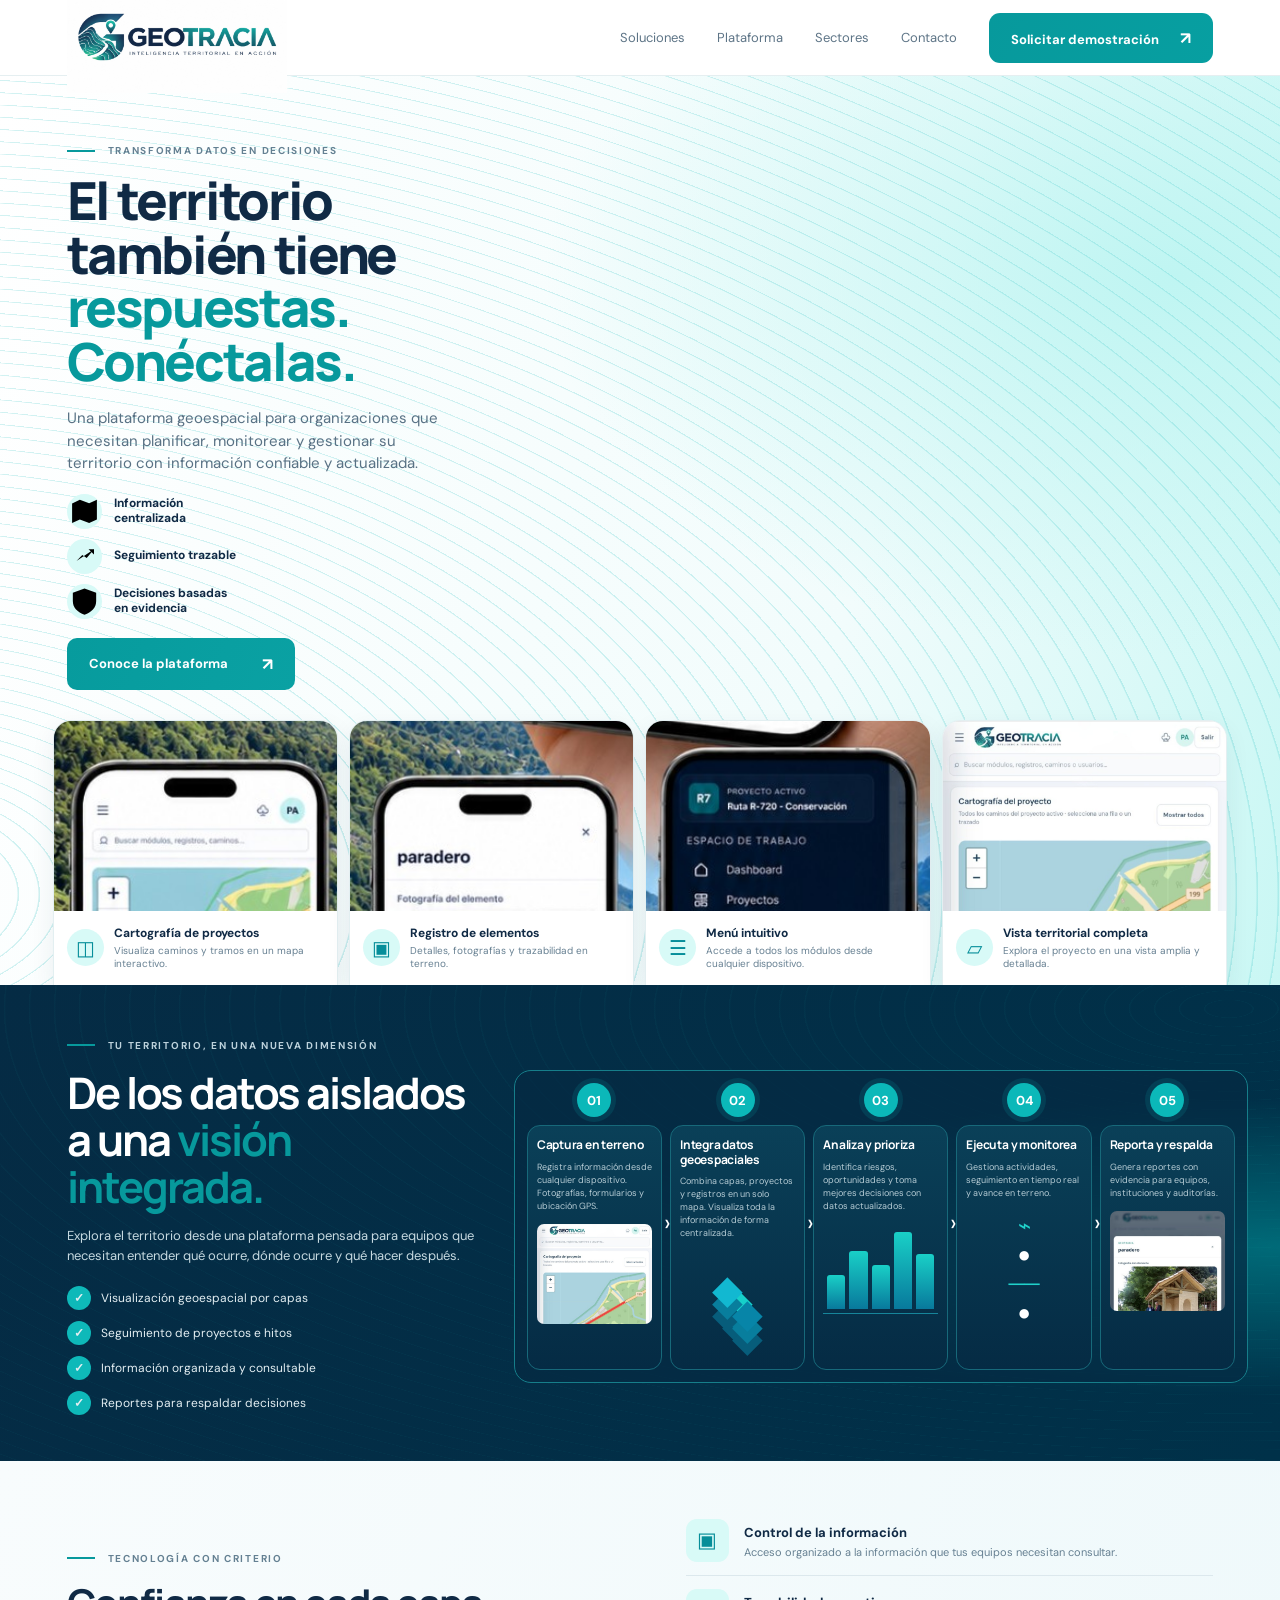
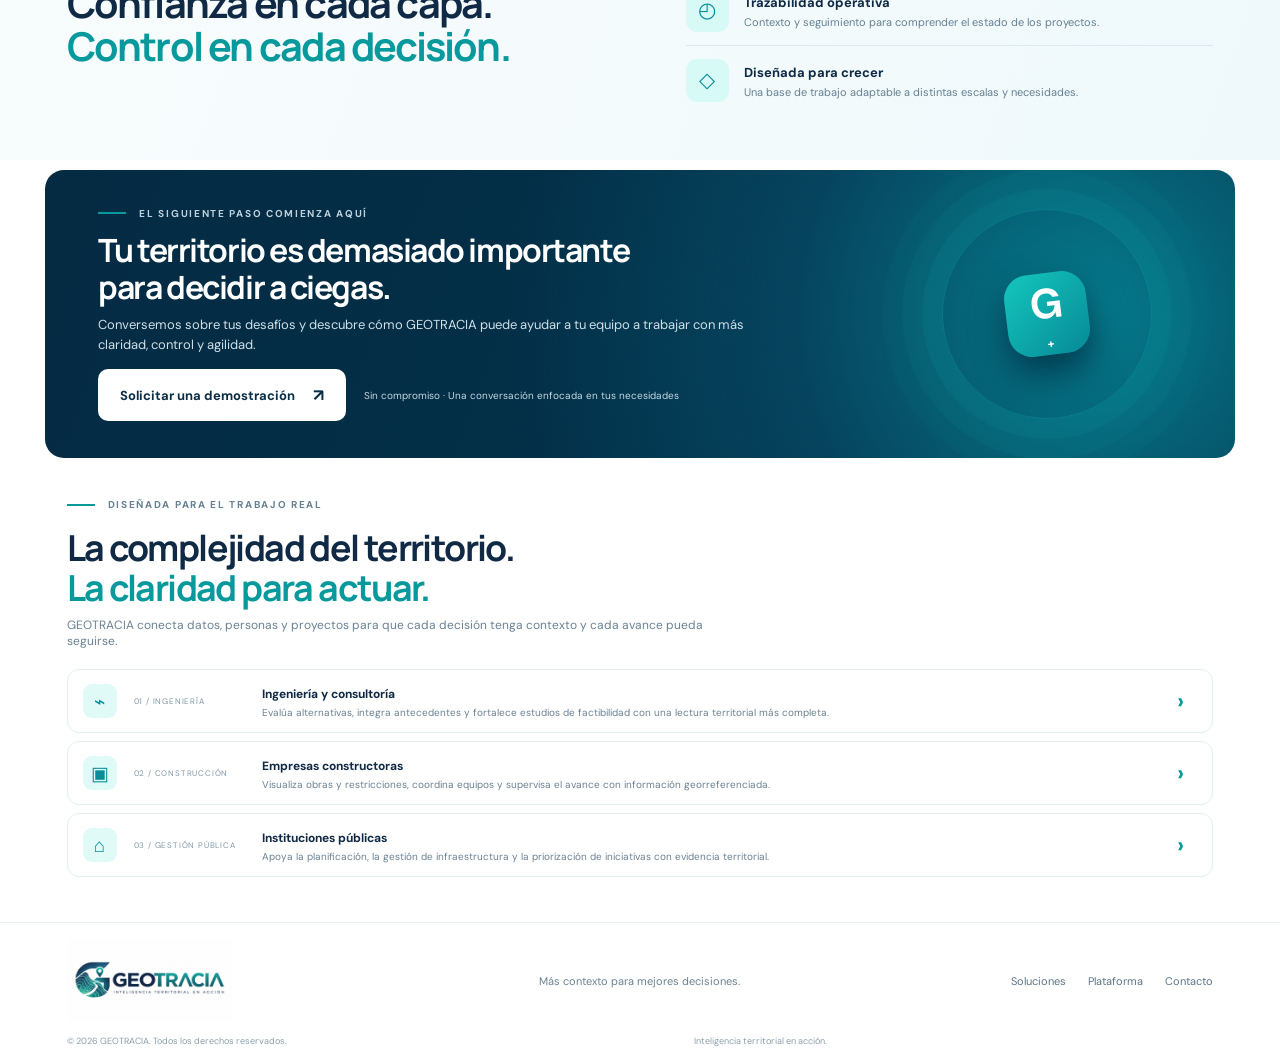
==== commit b9a32f8e: "Móvil 5" ====
--- a/geotracia/index.html
+++ b/geotracia/index.html
@@ -29,9 +29,9 @@
     <h1>El territorio<br>también tiene<br><em>respuestas.</em><br><em>Conéctalas.</em></h1>
     <p class="intro">Una plataforma geoespacial para organizaciones que necesitan planificar, monitorear y gestionar su territorio con información confiable y actualizada.</p>
     <div class="benefits">
-      <div><span class="benefit-symbol">⚑</span><b>Información<br>centralizada</b></div>
-      <div><span class="benefit-symbol">⌁</span><b>Seguimiento trazable</b></div>
-      <div><span class="benefit-symbol">✓</span><b>Decisiones basadas<br>en evidencia</b></div>
+      <div><span class="benefit-symbol" aria-hidden="true"><svg viewBox="0 0 24 24"><path d="M3.5 6.5 8.8 4l6.4 2.4L20.5 4v13.5l-5.3 2.4-6.4-2.4-5.3 2.4z"/><path d="M8.8 4v13.5M15.2 6.4v13.5M12 8.5l4-3.2"/></svg></span><b>Información<br>centralizada</b></div>
+      <div><span class="benefit-symbol" aria-hidden="true"><svg viewBox="0 0 24 24"><path d="M4 19.5V4.5M4 19.5h16"/><path d="m6.5 15 4-4 3 2 5-6"/><path d="M14.8 7H18.5v3.7"/></svg></span><b>Seguimiento trazable</b></div>
+      <div><span class="benefit-symbol" aria-hidden="true"><svg viewBox="0 0 24 24"><path d="M12 3 20 6v5.6c0 4.7-3.2 7.7-8 9.4-4.8-1.7-8-4.7-8-9.4V6z"/><path d="m8.2 12.2 2.4 2.4 5.3-5.4"/></svg></span><b>Decisiones basadas<br>en evidencia</b></div>
     </div>
     <a class="primary-button" href="#plataforma">Conoce la plataforma <span>↗</span></a>
   </div>
--- a/geotracia/styles.css
+++ b/geotracia/styles.css
@@ -272,9 +272,29 @@
     z-index:2;
     inset:0;
     pointer-events:none;
+    /* Degradado solo en la zona superior y detrás del texto: no blanquear los teléfonos */
     background:
-      linear-gradient(180deg,rgba(255,255,255,.08) 0%,rgba(255,255,255,.12) 23%,rgba(255,255,255,0) 48%,rgba(255,255,255,0) 68%,rgba(255,255,255,.48) 77%,rgba(255,255,255,.93) 88%,#fff 100%),
-      linear-gradient(90deg,rgba(255,255,255,.82) 0%,rgba(255,255,255,.67) 35%,rgba(255,255,255,.12) 58%,rgba(255,255,255,0) 74%);
+      linear-gradient(180deg,
+        rgba(255,255,255,.34) 0%,
+        rgba(255,255,255,.22) 23%,
+        rgba(255,255,255,.08) 39%,
+        rgba(255,255,255,0) 53%),
+      linear-gradient(90deg,
+        rgba(255,255,255,.91) 0%,
+        rgba(255,255,255,.78) 28%,
+        rgba(255,255,255,.47) 43%,
+        rgba(255,255,255,.12) 57%,
+        rgba(255,255,255,0) 70%);
+  }
+  .hero-copy .benefit-symbol svg{
+    display:block;
+    width:58%;
+    height:58%;
+    fill:none;
+    stroke:#079da0;
+    stroke-width:1.8;
+    stroke-linecap:round;
+    stroke-linejoin:round;
   }
   .hero-bg-lines{z-index:0;opacity:.08}
   .hero-art{
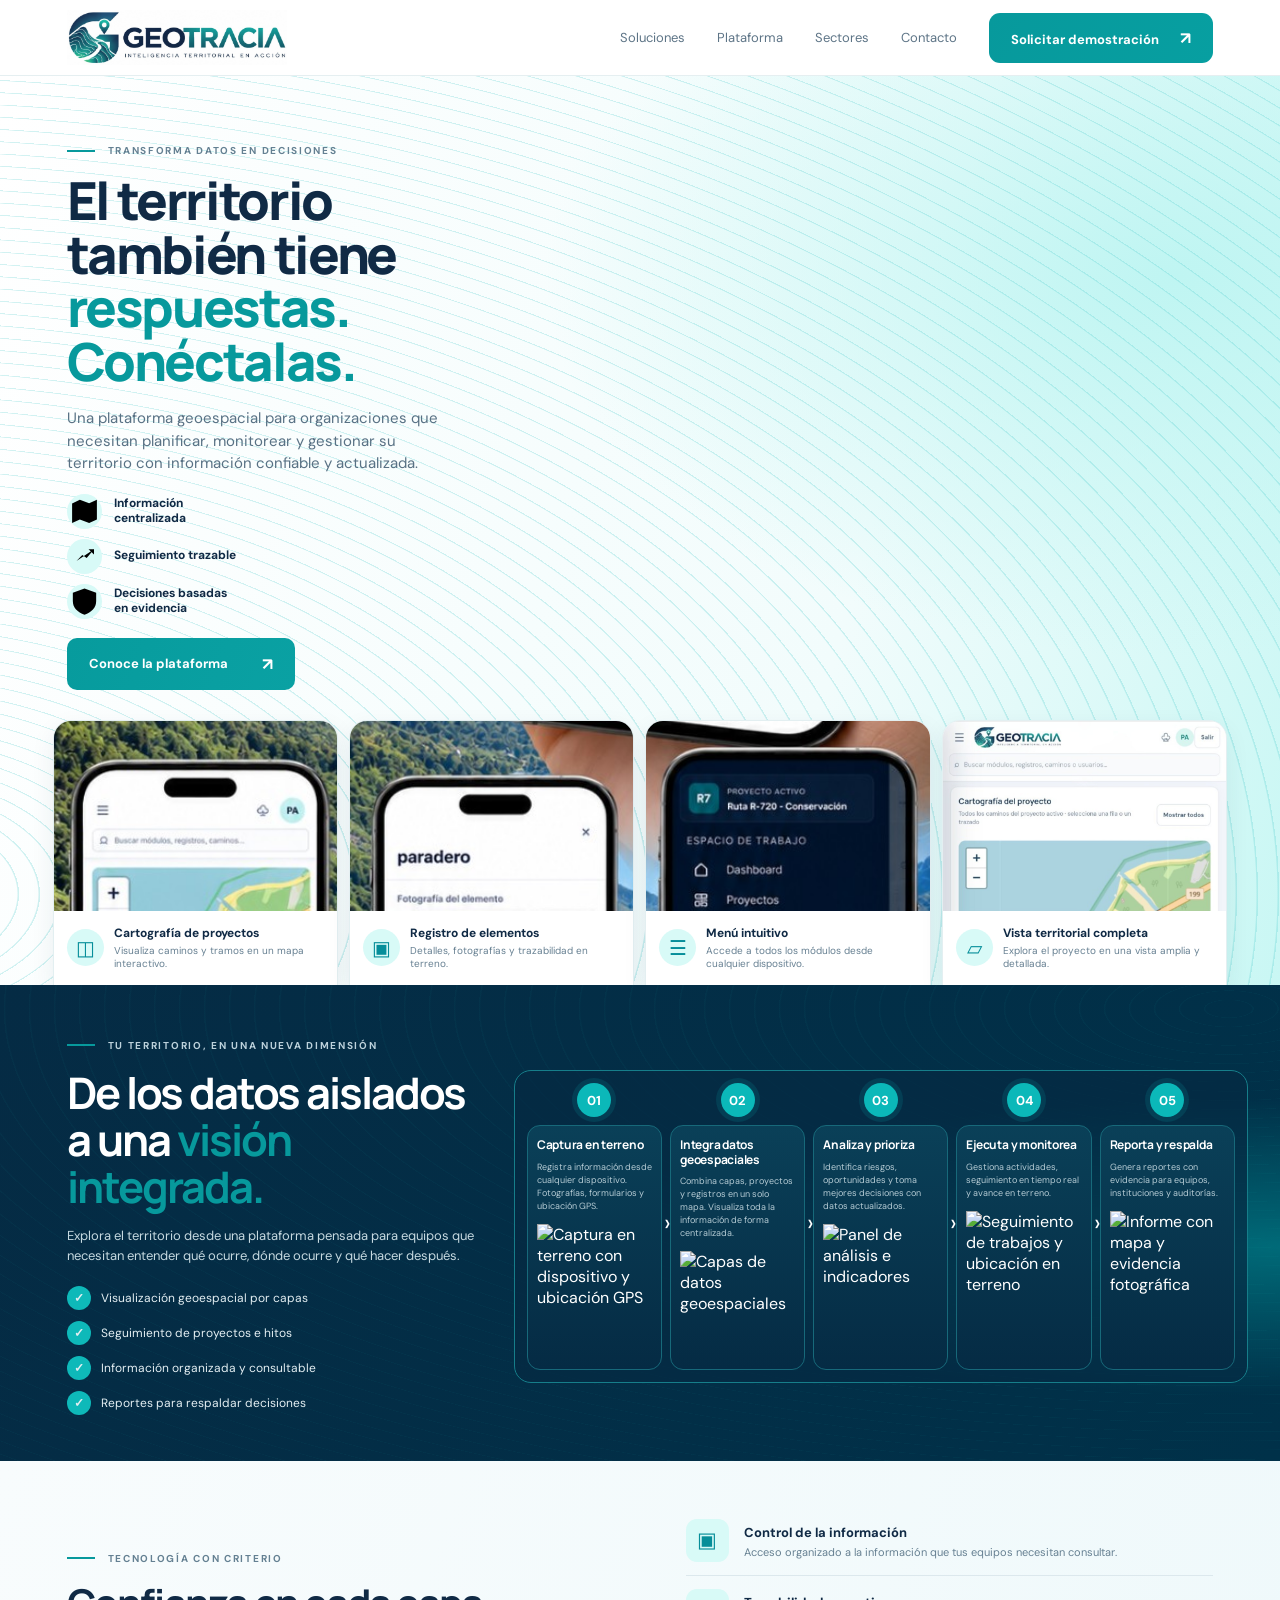
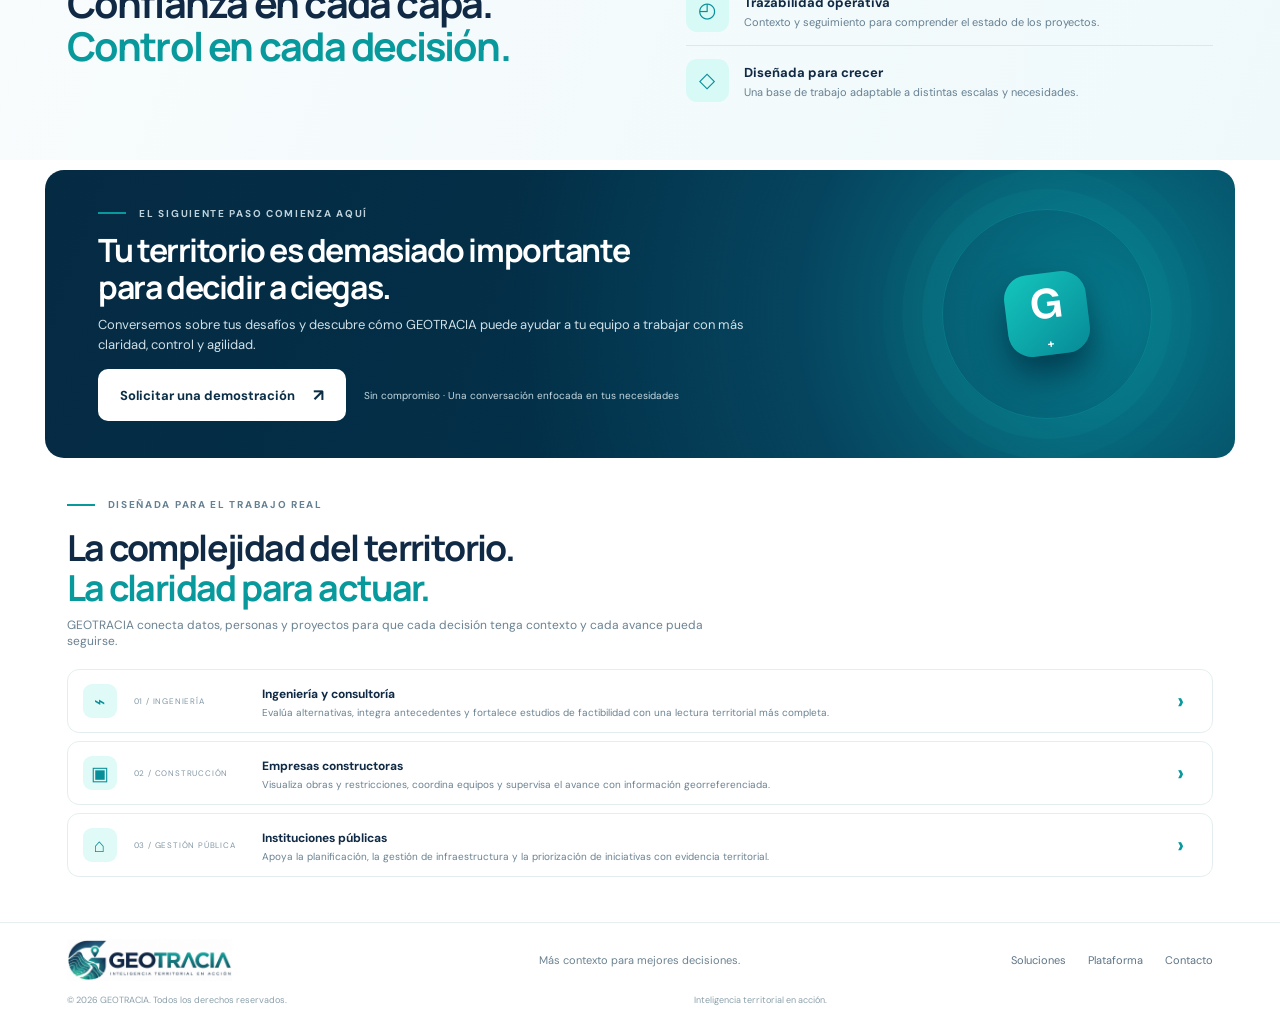
==== commit 68680a31: "Movil10" ====
--- a/geotracia/index.html
+++ b/geotracia/index.html
@@ -74,11 +74,11 @@
       <ul><li>Visualización geoespacial por capas</li><li>Seguimiento de proyectos e hitos</li><li>Información organizada y consultable</li><li>Reportes para respaldar decisiones</li></ul>
     </div>
     <div class="steps" id="plataforma">
-      <article class="step"><div class="step-num">01</div><div class="step-content"><h3>Captura en terreno</h3><p>Registra información desde cualquier dispositivo. Fotografías, formularios y ubicación GPS.</p><img src="assets/project-map.png" alt="Captura cartográfica"></div><span class="step-arrow">›</span></article>
-      <article class="step"><div class="step-num">02</div><div class="step-content"><h3>Integra datos geoespaciales</h3><p>Combina capas, proyectos y registros en un solo mapa. Visualiza toda la información de forma centralizada.</p><div class="layers-art"><span>◆</span><span>◆</span><span>◆</span></div></div><span class="step-arrow">›</span></article>
-      <article class="step"><div class="step-num">03</div><div class="step-content"><h3>Analiza y prioriza</h3><p>Identifica riesgos, oportunidades y toma mejores decisiones con datos actualizados.</p><div class="bars-art"><i></i><i></i><i></i><i></i><i></i></div></div><span class="step-arrow">›</span></article>
-      <article class="step"><div class="step-num">04</div><div class="step-content"><h3>Ejecuta y monitorea</h3><p>Gestiona actividades, seguimiento en tiempo real y avance en terreno.</p><div class="monitor-art">⌁ <b>●</b> ── <b>●</b></div></div><span class="step-arrow">›</span></article>
-      <article class="step"><div class="step-num">05</div><div class="step-content"><h3>Reporta y respalda</h3><p>Genera reportes con evidencia para equipos, instituciones y auditorías.</p><img src="assets/element-detail.png" alt="Ficha con evidencia fotográfica"></div></article>
+      <article class="step"><div class="step-num">01</div><div class="step-content"><h3>Captura en terreno</h3><p>Registra información desde cualquier dispositivo. Fotografías, formularios y ubicación GPS.</p><img class="step-illustration" src="assets/workflow-capture.png" alt="Captura en terreno con dispositivo y ubicación GPS"></div><span class="step-arrow">›</span></article>
+      <article class="step"><div class="step-num">02</div><div class="step-content"><h3>Integra datos geoespaciales</h3><p>Combina capas, proyectos y registros en un solo mapa. Visualiza toda la información de forma centralizada.</p><img class="step-illustration" src="assets/workflow-layers.png" alt="Capas de datos geoespaciales"></div><span class="step-arrow">›</span></article>
+      <article class="step"><div class="step-num">03</div><div class="step-content"><h3>Analiza y prioriza</h3><p>Identifica riesgos, oportunidades y toma mejores decisiones con datos actualizados.</p><img class="step-illustration" src="assets/workflow-analysis.png" alt="Panel de análisis e indicadores"></div><span class="step-arrow">›</span></article>
+      <article class="step"><div class="step-num">04</div><div class="step-content"><h3>Ejecuta y monitorea</h3><p>Gestiona actividades, seguimiento en tiempo real y avance en terreno.</p><img class="step-illustration" src="assets/workflow-monitor.png" alt="Seguimiento de trabajos y ubicación en terreno"></div><span class="step-arrow">›</span></article>
+      <article class="step"><div class="step-num">05</div><div class="step-content"><h3>Reporta y respalda</h3><p>Genera reportes con evidencia para equipos, instituciones y auditorías.</p><img class="step-illustration" src="assets/workflow-report.png" alt="Informe con mapa y evidencia fotográfica"></div></article>
     </div>
   </div>
 </section>
--- a/geotracia/styles.css
+++ b/geotracia/styles.css
@@ -270,21 +270,24 @@
     content:"";
     position:absolute;
     z-index:2;
-    inset:0;
+    top:0;
+    left:0;
+    right:0;
+    height:48%;
     pointer-events:none;
-    /* Degradado solo en la zona superior y detrás del texto: no blanquear los teléfonos */
+    /* Degradado restringido al encabezado; no se dibuja sobre ninguno de los teléfonos inferiores. */
     background:
       linear-gradient(180deg,
-        rgba(255,255,255,.34) 0%,
-        rgba(255,255,255,.22) 23%,
-        rgba(255,255,255,.08) 39%,
-        rgba(255,255,255,0) 53%),
+        rgba(255,255,255,.18) 0%,
+        rgba(255,255,255,.10) 56%,
+        rgba(255,255,255,.035) 82%,
+        rgba(255,255,255,0) 100%),
       linear-gradient(90deg,
-        rgba(255,255,255,.91) 0%,
-        rgba(255,255,255,.78) 28%,
-        rgba(255,255,255,.47) 43%,
-        rgba(255,255,255,.12) 57%,
-        rgba(255,255,255,0) 70%);
+        rgba(255,255,255,.82) 0%,
+        rgba(255,255,255,.66) 28%,
+        rgba(255,255,255,.28) 44%,
+        rgba(255,255,255,.04) 58%,
+        rgba(255,255,255,0) 68%);
   }
   .hero-copy .benefit-symbol svg{
     display:block;
@@ -479,3 +482,58 @@
   .mobile-hero-cta{left:20%;right:20%;bottom:4.7%}
   .mobile-hero-assurances{font-size:5px}
 }
+
+
+/* Mobile polish 07: preserve the top treatment while keeping the two lower phone screens crisp */
+@media(max-width:700px){
+  .hero:after{
+    height:43% !important;
+    background:
+      linear-gradient(180deg,
+        rgba(255,255,255,.16) 0%,
+        rgba(255,255,255,.09) 58%,
+        rgba(255,255,255,.025) 84%,
+        rgba(255,255,255,0) 100%),
+      linear-gradient(90deg,
+        rgba(255,255,255,.76) 0%,
+        rgba(255,255,255,.57) 27%,
+        rgba(255,255,255,.22) 43%,
+        rgba(255,255,255,.025) 58%,
+        rgba(255,255,255,0) 68%) !important;
+  }
+  .hero-picture,
+  .hero-picture img{
+    opacity:1 !important;
+    filter:none !important;
+    -webkit-filter:none !important;
+    mix-blend-mode:normal !important;
+  }
+}
+
+
+/* Mobile polish 08: fade the white overlay smoothly so there is no visible horizontal edge */
+@media(max-width:700px){
+  .hero:after{
+    height:62% !important;
+    background:
+      linear-gradient(180deg,
+        rgba(255,255,255,.13) 0%,
+        rgba(255,255,255,.09) 42%,
+        rgba(255,255,255,.035) 72%,
+        rgba(255,255,255,0) 100%),
+      linear-gradient(90deg,
+        rgba(255,255,255,.76) 0%,
+        rgba(255,255,255,.57) 27%,
+        rgba(255,255,255,.22) 43%,
+        rgba(255,255,255,.025) 58%,
+        rgba(255,255,255,0) 68%) !important;
+    -webkit-mask-image:linear-gradient(to bottom,#000 0%,#000 48%,rgba(0,0,0,.86) 62%,rgba(0,0,0,.48) 78%,transparent 100%) !important;
+    mask-image:linear-gradient(to bottom,#000 0%,#000 48%,rgba(0,0,0,.86) 62%,rgba(0,0,0,.48) 78%,transparent 100%) !important;
+  }
+}
+
+/* Ilustraciones de la sección de proceso: sustitución exclusiva de los gráficos de cada tarjeta */
+.step img.step-illustration{width:100%;height:108px;display:block;object-fit:contain;object-position:center;background:transparent;border-radius:0;margin-top:4px}
+@media(max-width:700px){
+ .step img.step-illustration{grid-column:2;grid-row:1/3;width:70px;height:62px;object-fit:contain;object-position:center;margin:0;border-radius:0;background:transparent}
+}
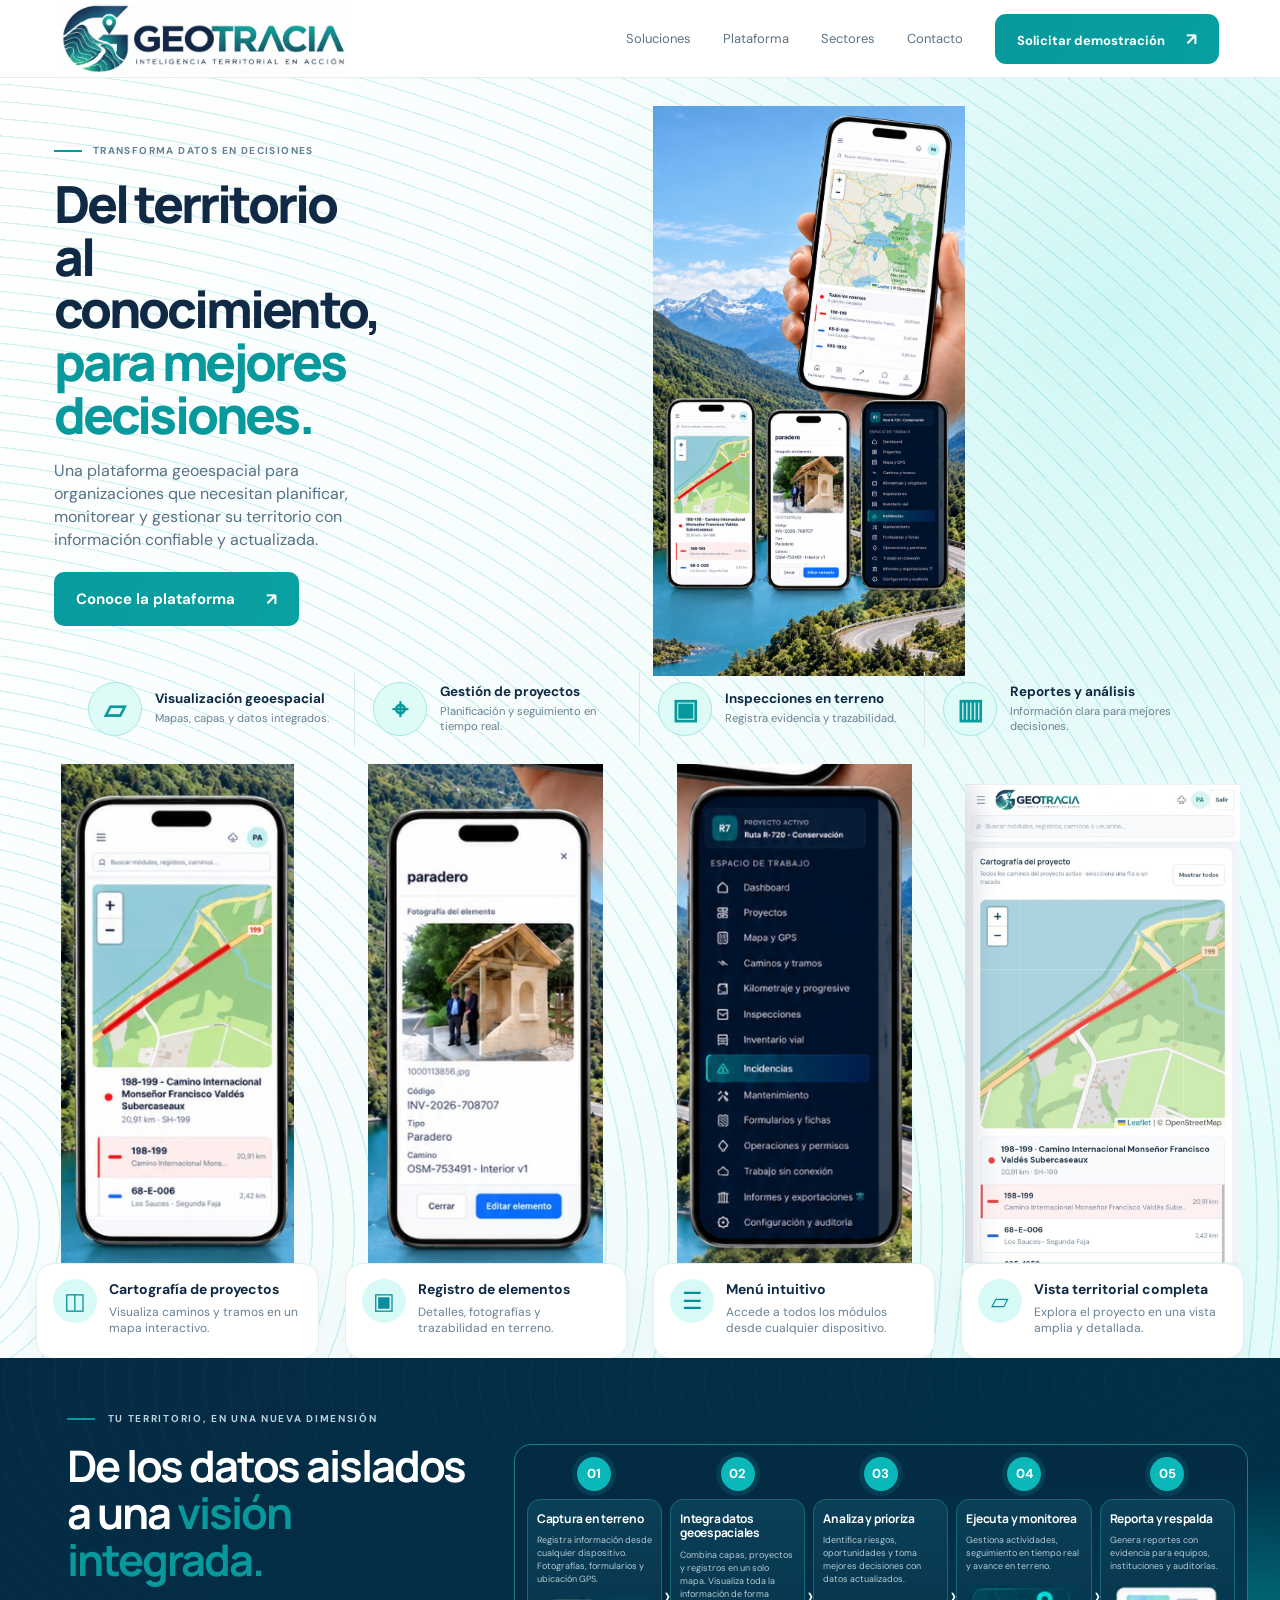
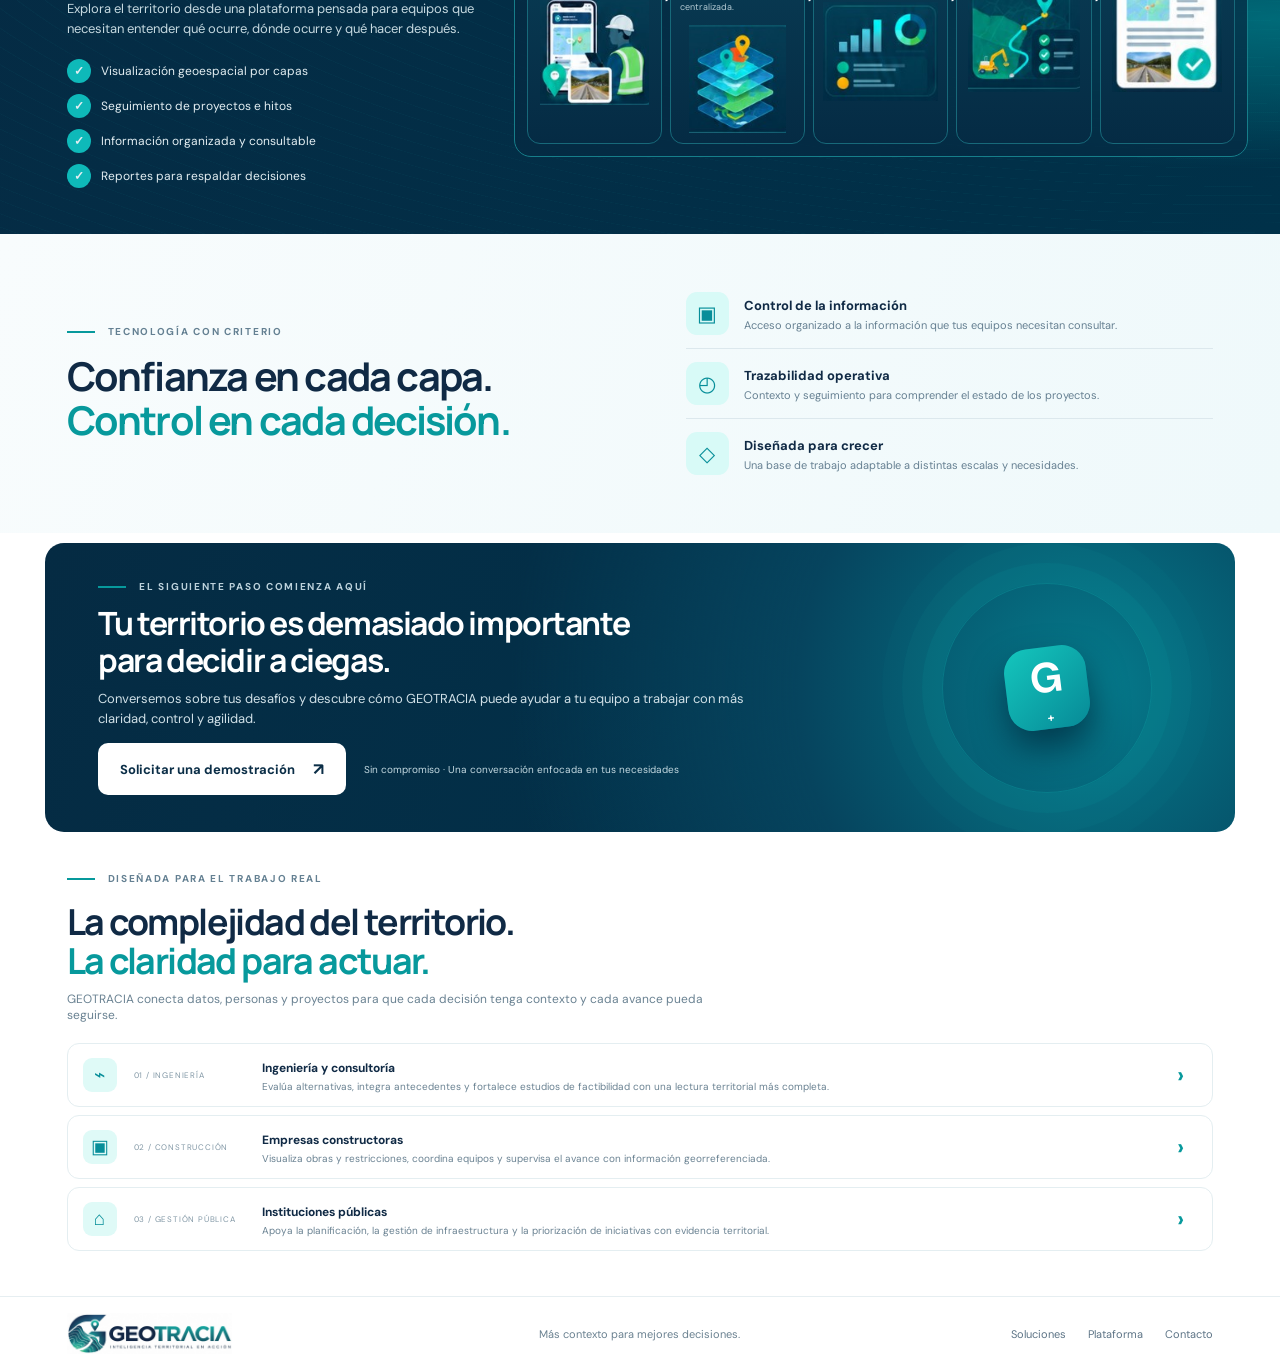
==== commit 40708bc1: "Escritorio v1" ====
--- a/geotracia/index.html
+++ b/geotracia/index.html
@@ -26,7 +26,8 @@
   <div class="hero-bg-lines" aria-hidden="true"></div>
   <div class="hero-copy">
     <div class="kicker"><span></span> TRANSFORMA DATOS EN DECISIONES</div>
-    <h1>El territorio<br>también tiene<br><em>respuestas.</em><br><em>Conéctalas.</em></h1>
+    <h1 class="headline-mobile">El territorio<br>también tiene<br><em>respuestas.</em><br><em>Conéctalas.</em></h1>
+    <h1 class="headline-desktop">Del territorio<br>al conocimiento,<br><em>para mejores</em><br><em>decisiones.</em></h1>
     <p class="intro">Una plataforma geoespacial para organizaciones que necesitan planificar, monitorear y gestionar su territorio con información confiable y actualizada.</p>
     <div class="benefits">
       <div><span class="benefit-symbol" aria-hidden="true"><svg viewBox="0 0 24 24"><path d="M3.5 6.5 8.8 4l6.4 2.4L20.5 4v13.5l-5.3 2.4-6.4-2.4-5.3 2.4z"/><path d="M8.8 4v13.5M15.2 6.4v13.5M12 8.5l4-3.2"/></svg></span><b>Información<br>centralizada</b></div>
@@ -40,6 +41,12 @@
       <source media="(max-width: 700px)" srcset="assets/hero-mobile-scene.png">
       <img src="assets/desktop-laptop.png" alt="GEOTRACIA: cartografía del proyecto y gestión de caminos en la versión escritorio">
     </picture>
+  </div>
+  <div class="desktop-highlights" aria-label="Capacidades de GEOTRACIA">
+    <article><span class="highlight-icon" aria-hidden="true">▱</span><div><b>Visualización geoespacial</b><p>Mapas, capas y datos integrados.</p></div></article>
+    <article><span class="highlight-icon" aria-hidden="true">⌖</span><div><b>Gestión de proyectos</b><p>Planificación y seguimiento en tiempo real.</p></div></article>
+    <article><span class="highlight-icon" aria-hidden="true">▣</span><div><b>Inspecciones en terreno</b><p>Registra evidencia y trazabilidad.</p></div></article>
+    <article><span class="highlight-icon" aria-hidden="true">▥</span><div><b>Reportes y análisis</b><p>Información clara para mejores decisiones.</p></div></article>
   </div>
   <div class="feature-strip">
     <article class="feature-card">
--- a/geotracia/styles.css
+++ b/geotracia/styles.css
@@ -537,3 +537,53 @@
 @media(max-width:700px){
  .step img.step-illustration{grid-column:2;grid-row:1/3;width:70px;height:62px;object-fit:contain;object-position:center;margin:0;border-radius:0;background:transparent}
 }
+
+
+/* Escritorio: hero reconstruido según la referencia aprobada; móvil conserva su composición actual. */
+.headline-desktop,.desktop-highlights{display:none}
+@media(min-width:701px){
+  .header{height:78px;padding-inline:4.8%}
+  .logo{width:285px}
+  .hero{
+    padding:24px 4.2% 0;
+    grid-template-columns:minmax(280px,29%) minmax(0,71%);
+    grid-template-rows:auto auto auto;
+    column-gap:1.2%;
+    align-items:start;
+    background:radial-gradient(ellipse at 87% 18%,rgba(158,239,235,.42) 0,transparent 35%),linear-gradient(115deg,#fff 0%,#f4fcfc 57%,#e3fbfa 100%);
+  }
+  .hero-copy{grid-column:1;grid-row:1;padding:32px 0 18px;max-width:460px}
+  .hero-copy .kicker{font-size:10px;letter-spacing:.14em;gap:11px;margin-bottom:20px}
+  .hero-copy h1{font-size:clamp(38px,4vw,62px);line-height:1.03;letter-spacing:-.055em;margin-bottom:18px}
+  .hero-copy .headline-mobile{display:none}
+  .hero-copy .headline-desktop{display:block}
+  .hero-copy .intro{font-size:clamp(15px,1.25vw,19px);line-height:1.45;max-width:430px;margin-bottom:21px}
+  .hero-copy .benefits{display:none}
+  .hero-copy .primary-button{min-width:245px;padding:16px 22px;font-size:15px}
+  .hero-art{grid-column:2;grid-row:1;margin:-2px -2% 0 -4%;width:106%;align-self:start}
+  .hero-picture{width:100%}
+  .hero-picture img{width:100%;height:auto;max-height:525px;object-fit:contain;object-position:center top}
+  .desktop-highlights{grid-column:1/-1;grid-row:2;display:grid;grid-template-columns:repeat(4,minmax(0,1fr));gap:0;margin:2px 0 22px;padding:0 1.4%;position:relative;z-index:4}
+  .desktop-highlights article{display:flex;align-items:center;gap:13px;padding:10px 18px;border-right:1px solid #d8e9eb;min-width:0}
+  .desktop-highlights article:last-child{border-right:0}
+  .highlight-icon{width:54px;height:54px;flex:0 0 54px;border:1px solid #a4e8e4;border-radius:50%;background:#dffbf8;color:#07999c;display:grid;place-items:center;font-size:28px;font-weight:700}
+  .desktop-highlights b{display:block;font-size:clamp(12px,1.05vw,16px);line-height:1.2;margin-bottom:4px}
+  .desktop-highlights p{font-size:clamp(10px,.88vw,13px);line-height:1.35;color:#6a8190;margin:0}
+  .feature-strip{grid-column:1/-1;grid-row:3;margin:0 -1.5% -1px;gap:22px;align-items:stretch}
+  .feature-card{grid-template-rows:1fr auto;border:0;border-radius:22px 22px 0 0;background:transparent;box-shadow:none;overflow:visible}
+  .feature-card>img{height:clamp(350px,39vw,520px);object-fit:contain;object-position:center bottom;background:transparent;padding:0 4px}
+  .feature-caption{min-height:96px;padding:15px 16px;gap:12px;align-items:flex-start;background:#fff;border:1px solid #e0eff0;border-radius:18px;box-shadow:0 7px 22px #00374b0d}
+  .feature-icon{width:44px;height:44px;flex-basis:44px;font-size:23px}
+  .feature-caption b{font-size:14px;line-height:1.25;margin:2px 0 5px}
+  .feature-caption p{font-size:12px;line-height:1.4}
+  .feature-card-wide{display:grid}
+  .mobile-hero-cta{display:none}
+}
+@media(min-width:1200px){
+  .hero{padding-top:30px}
+  .hero-copy{padding-top:36px}
+  .hero-picture img{max-height:570px}
+  .desktop-highlights{margin-top:-4px;margin-bottom:18px}
+  .feature-strip{gap:26px}
+  .feature-card>img{height:clamp(420px,39vw,560px)}
+}
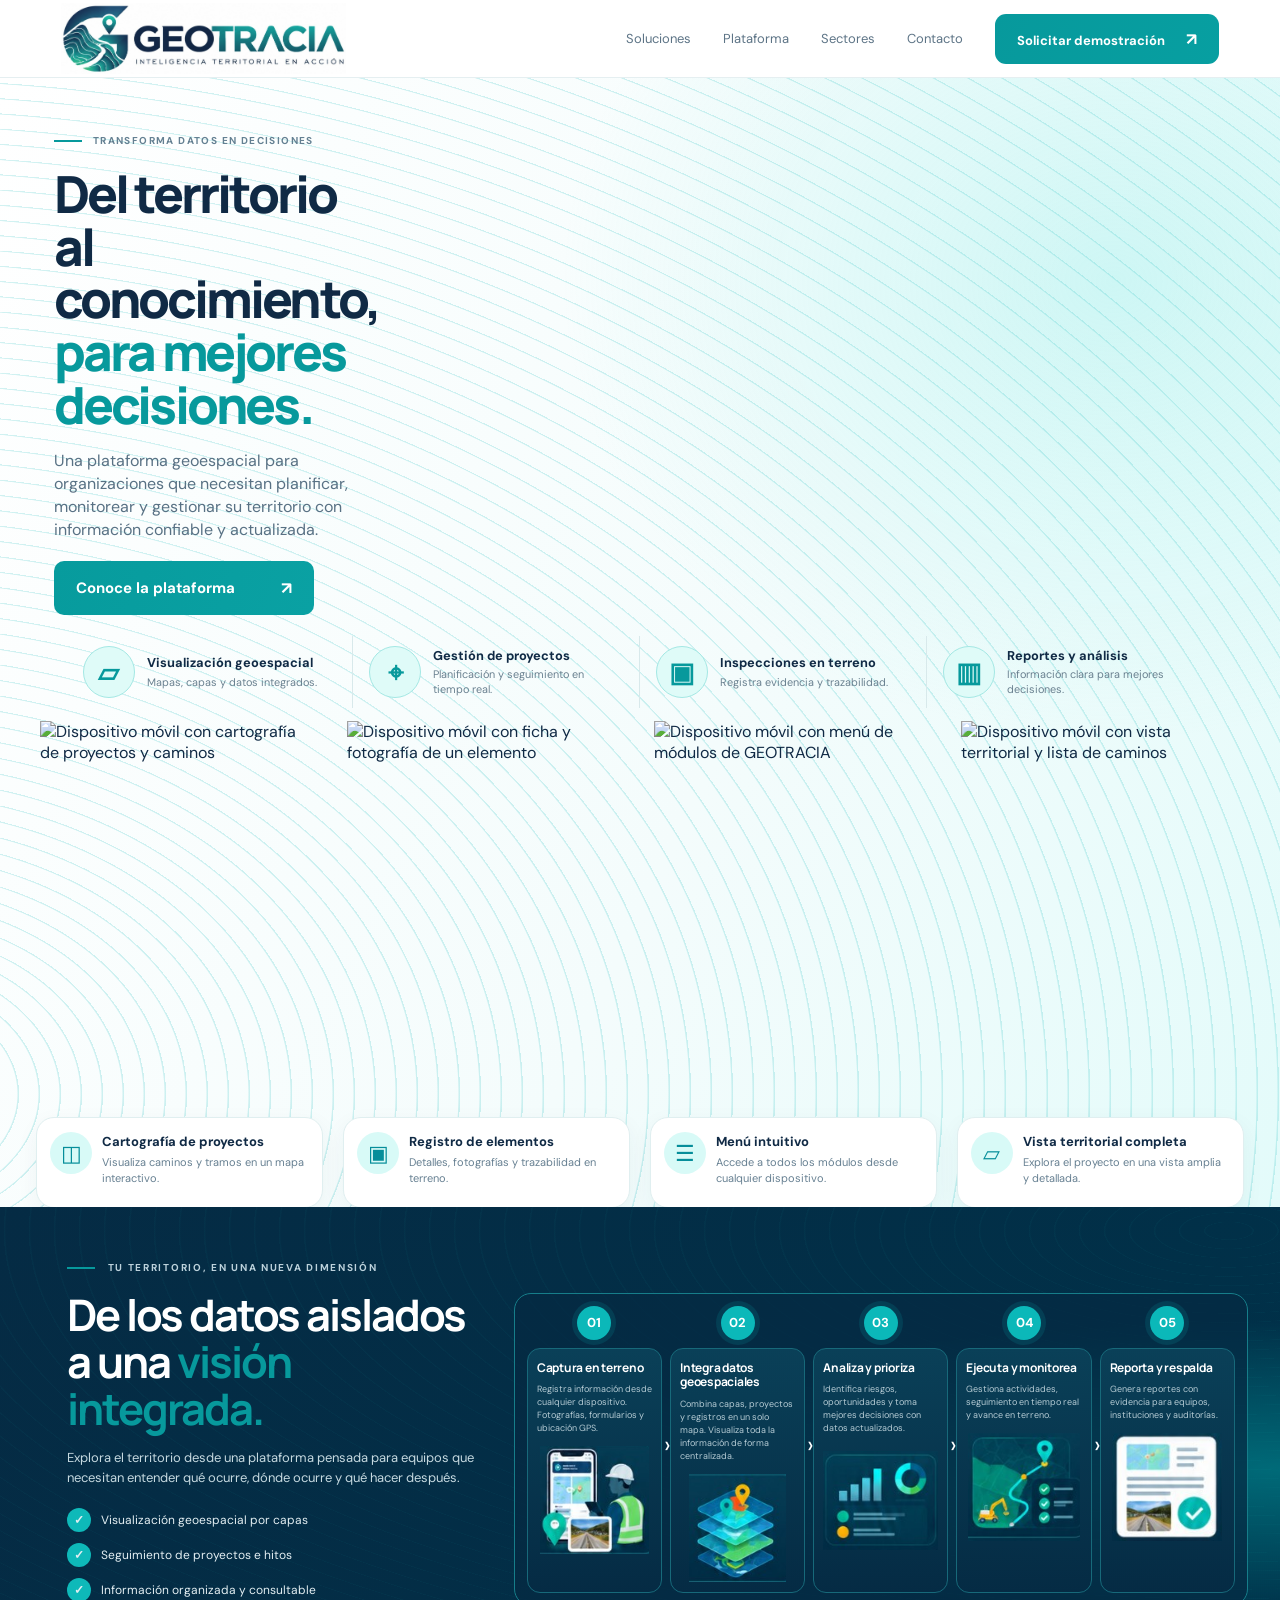
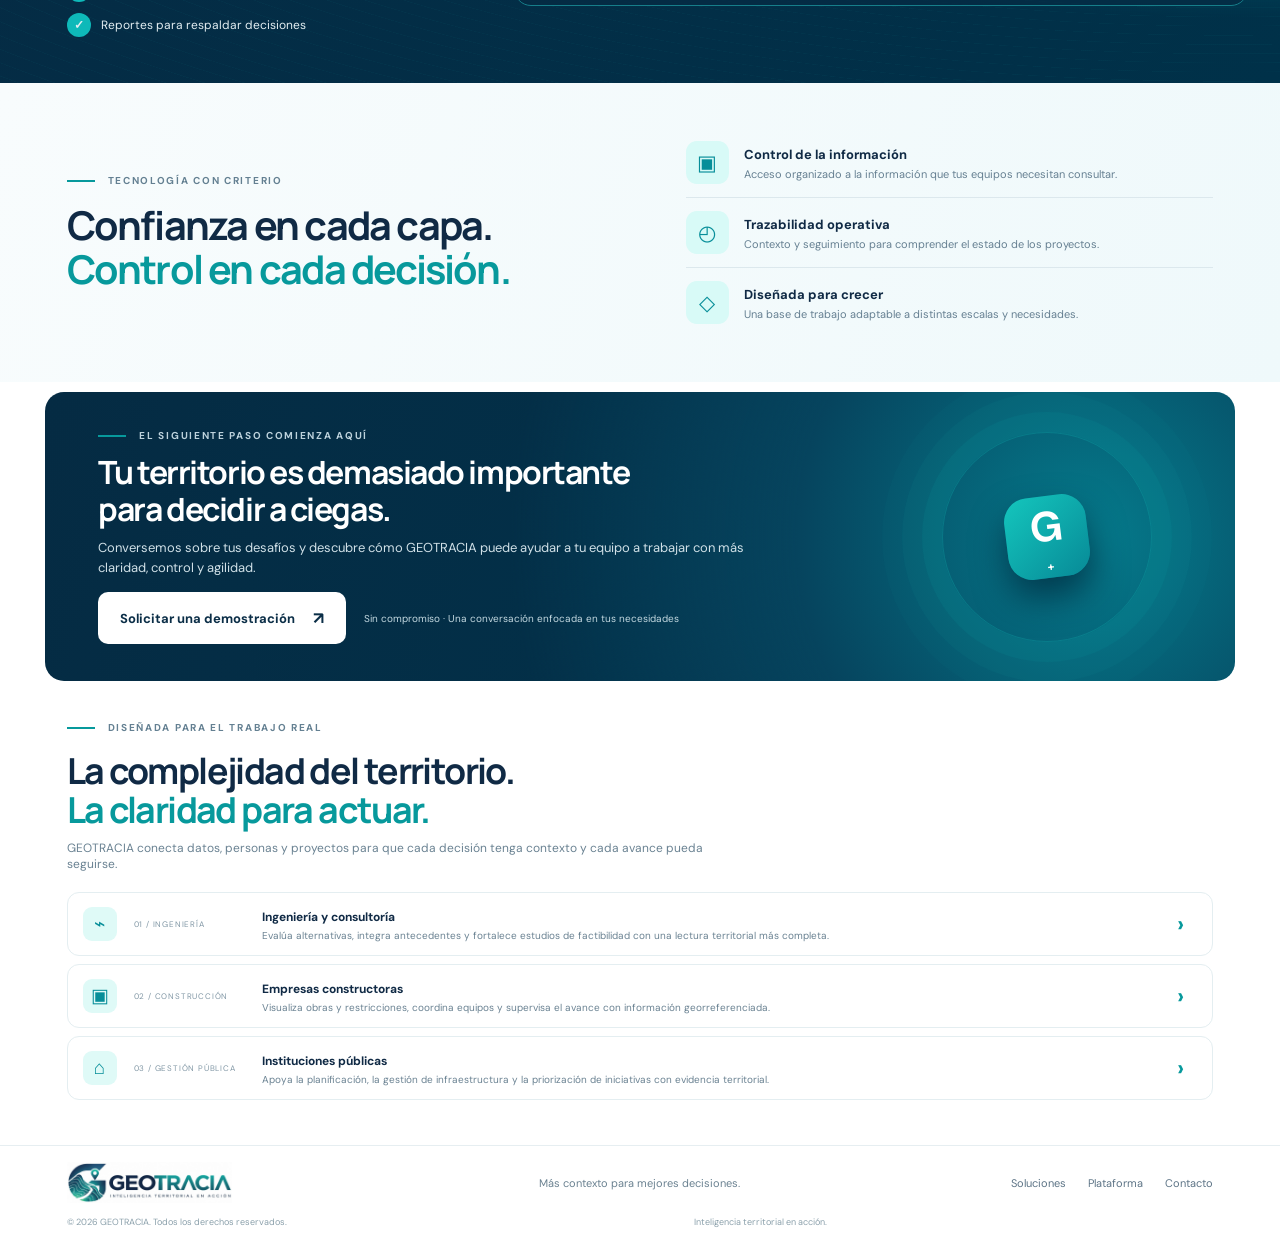
==== commit e7157163: "Escritorio 2" ====
--- a/geotracia/index.html
+++ b/geotracia/index.html
@@ -50,19 +50,19 @@
   </div>
   <div class="feature-strip">
     <article class="feature-card">
-      <img src="assets/device-map.png" alt="Pantalla móvil de cartografía y caminos">
+      <img src="assets/desktop-phone-1.png" alt="Dispositivo móvil con cartografía de proyectos y caminos">
       <div class="feature-caption"><span class="feature-icon">◫</span><div><b>Cartografía de proyectos</b><p>Visualiza caminos y tramos en un mapa interactivo.</p></div></div>
     </article>
     <article class="feature-card">
-      <img src="assets/device-detail.png" alt="Ficha móvil de un elemento con fotografía">
+      <img src="assets/desktop-phone-2.png" alt="Dispositivo móvil con ficha y fotografía de un elemento">
       <div class="feature-caption"><span class="feature-icon">▣</span><div><b>Registro de elementos</b><p>Detalles, fotografías y trazabilidad en terreno.</p></div></div>
     </article>
     <article class="feature-card">
-      <img src="assets/device-menu.png" alt="Menú de módulos de la plataforma móvil">
+      <img src="assets/desktop-phone-3.png" alt="Dispositivo móvil con menú de módulos de GEOTRACIA">
       <div class="feature-caption"><span class="feature-icon">☰</span><div><b>Menú intuitivo</b><p>Accede a todos los módulos desde cualquier dispositivo.</p></div></div>
     </article>
     <article class="feature-card feature-card-wide">
-      <img src="assets/project-map.png" alt="Vista completa de un camino georreferenciado">
+      <img src="assets/desktop-phone-4.png" alt="Dispositivo móvil con vista territorial y lista de caminos">
       <div class="feature-caption"><span class="feature-icon">▱</span><div><b>Vista territorial completa</b><p>Explora el proyecto en una vista amplia y detallada.</p></div></div>
     </article>
   </div>
--- a/geotracia/styles.css
+++ b/geotracia/styles.css
@@ -587,3 +587,44 @@
   .feature-strip{gap:26px}
   .feature-card>img{height:clamp(420px,39vw,560px)}
 }
+
+/* Iteración escritorio 12: composición superior con notebook, capacidades y cuatro dispositivos.
+   Los ajustes quedan limitados a escritorio; las reglas móviles aprobadas permanecen intactas. */
+@media(min-width:701px){
+  .hero{
+    padding:24px 4.2% 0;
+    grid-template-columns:minmax(300px,28%) minmax(0,72%);
+    grid-template-rows:auto auto auto;
+    column-gap:1.1%;
+    row-gap:0;
+  }
+  .hero-copy{grid-column:1;grid-row:1;padding:34px 0 16px;align-self:center;max-width:470px}
+  .hero-copy .headline-desktop{display:block}
+  .hero-copy .intro{max-width:420px;margin-bottom:20px}
+  .hero-copy .primary-button{min-width:260px}
+  .hero-art{grid-column:2;grid-row:1;align-self:center;align-items:center;margin:0 -2.8% 0 -4%;width:106%;transform:translateY(10px)}
+  .hero-picture{width:100%}
+  .hero-picture img{width:100%;height:auto;max-height:540px;object-fit:contain;object-position:center center}
+  .desktop-highlights{grid-column:1/-1;grid-row:2;display:grid;grid-template-columns:repeat(4,minmax(0,1fr));gap:0;margin:7px 0 14px;padding:0 1.1%;position:relative;z-index:4}
+  .desktop-highlights article{display:flex;align-items:center;gap:12px;padding:10px 16px;border-right:1px solid #d8e9eb;min-width:0}
+  .desktop-highlights article:last-child{border-right:0}
+  .highlight-icon{width:52px;height:52px;flex:0 0 52px;border:1px solid #a4e8e4;border-radius:50%;background:#dffbf8;color:#07999c;display:grid;place-items:center;font-size:27px;font-weight:700}
+  .desktop-highlights b{display:block;font-size:clamp(12px,1vw,16px);line-height:1.2;margin-bottom:4px}
+  .desktop-highlights p{font-size:clamp(10px,.85vw,13px);line-height:1.35;color:#6a8190;margin:0}
+  .feature-strip{grid-column:1/-1;grid-row:3;margin:0 -1.5% -1px;gap:18px;align-items:end}
+  .feature-card{min-width:0;display:grid;grid-template-rows:auto auto;border:0;border-radius:0;background:transparent;box-shadow:none;overflow:visible;position:relative;padding-top:0}
+  .feature-card>img{width:100%;height:clamp(300px,31vw,440px);object-fit:contain;object-position:center bottom;background:transparent;padding:0 4px;display:block}
+  .feature-caption{min-height:91px;padding:14px 13px;gap:10px;align-items:flex-start;background:#fff;border:1px solid #e0eff0;border-radius:18px;box-shadow:0 7px 22px #00374b0d;margin-top:-1px}
+  .feature-icon{width:42px;height:42px;flex:0 0 42px;font-size:22px}
+  .feature-caption b{font-size:13px;line-height:1.25;margin:2px 0 5px}
+  .feature-caption p{font-size:11px;line-height:1.4}
+  .feature-card-wide{display:grid}
+}
+@media(min-width:1200px){
+  .hero{padding-top:28px}
+  .hero-copy{padding-top:28px}
+  .hero-picture img{max-height:550px}
+  .desktop-highlights{margin-top:5px;margin-bottom:13px}
+  .feature-strip{gap:20px}
+  .feature-card>img{height:clamp(360px,31vw,470px)}
+}
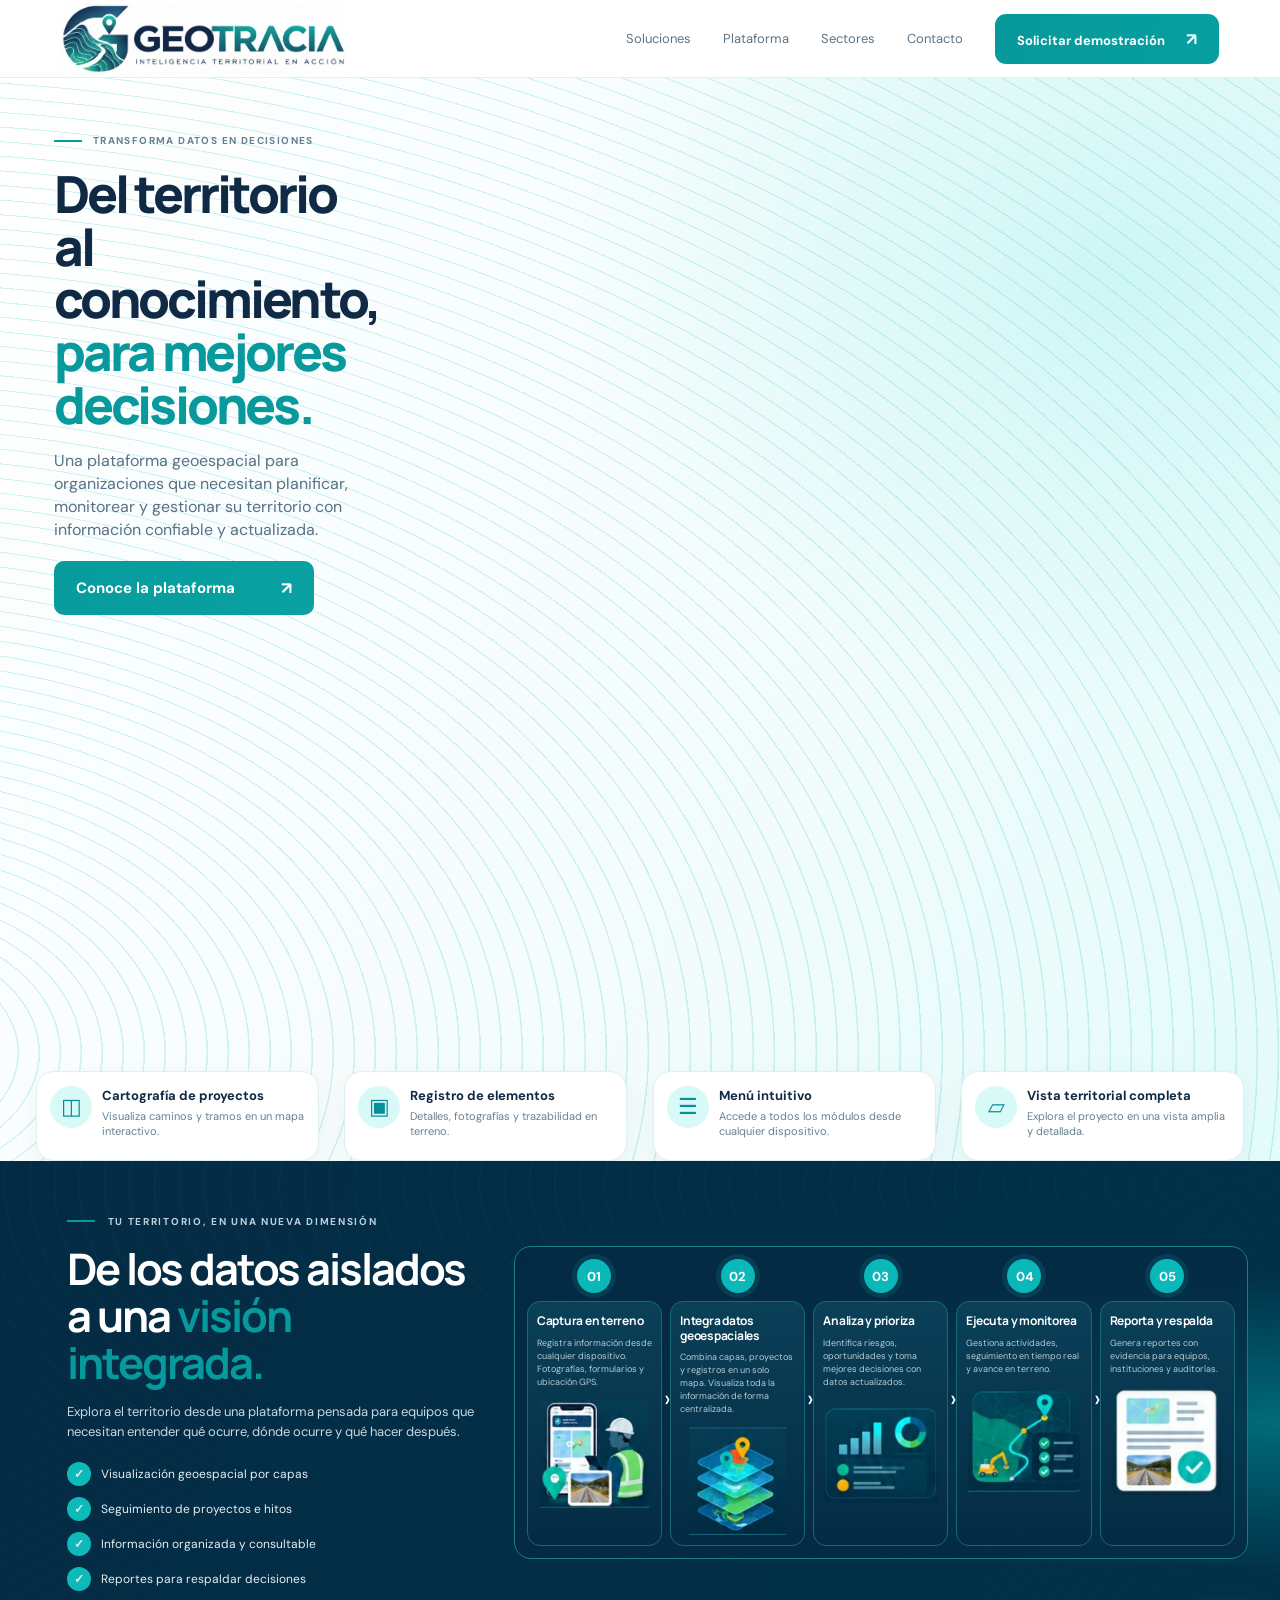
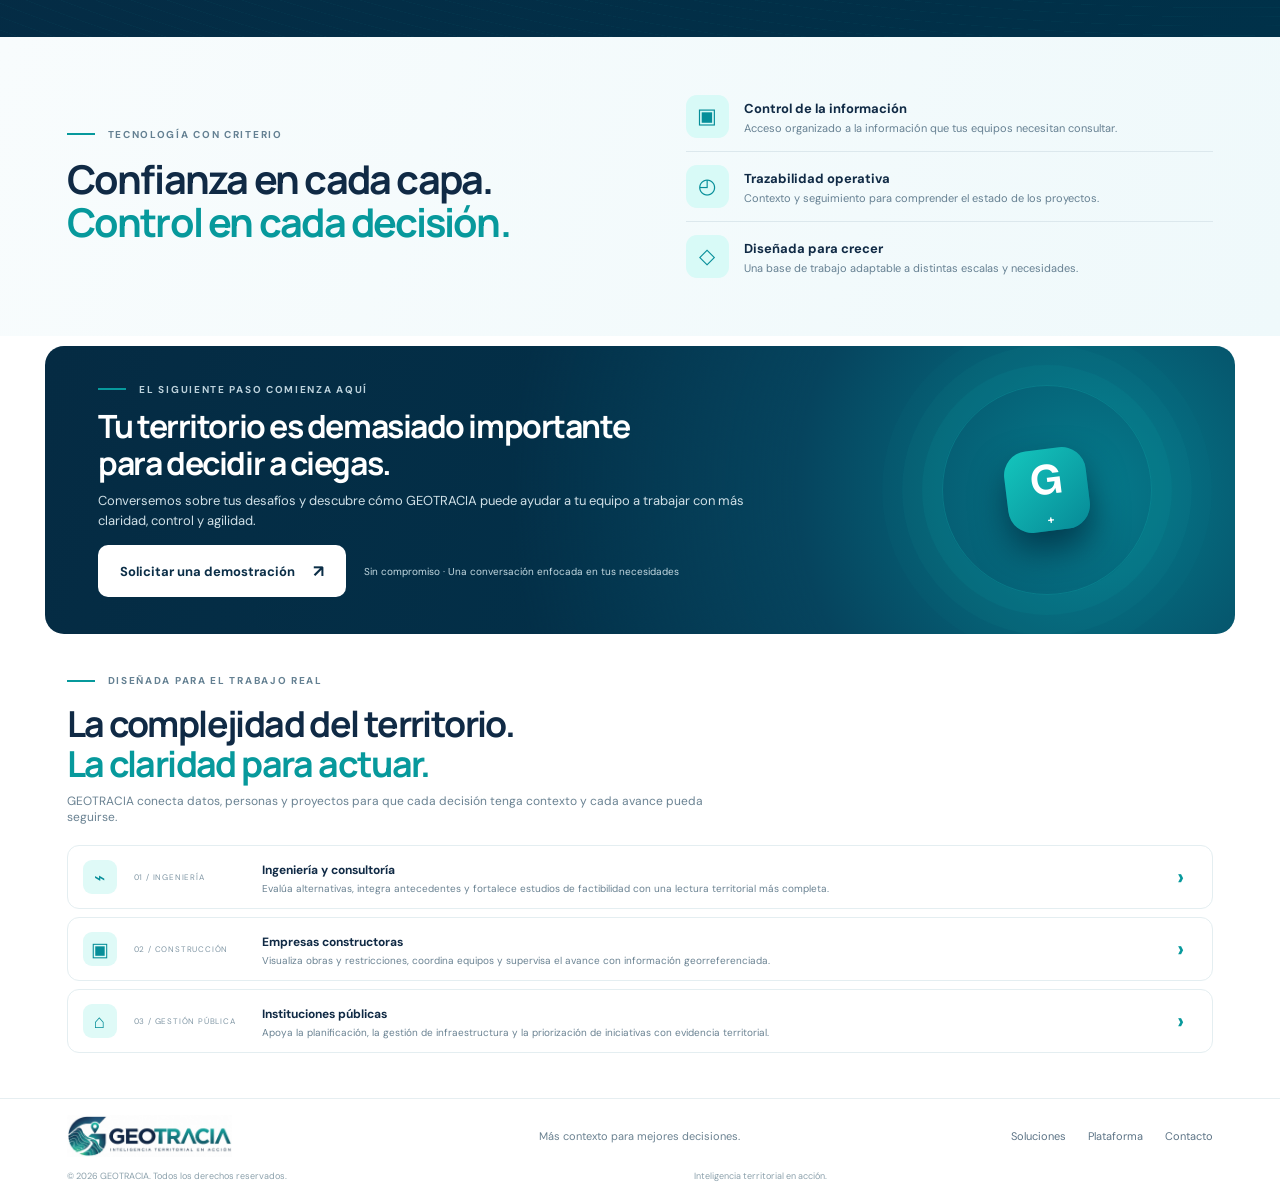
==== commit db734ac4: "Escritorio 13" ====
--- a/geotracia/index.html
+++ b/geotracia/index.html
@@ -50,19 +50,19 @@
   </div>
   <div class="feature-strip">
     <article class="feature-card">
-      <img src="assets/desktop-phone-1.png" alt="Dispositivo móvil con cartografía de proyectos y caminos">
+      <picture class="feature-device"><source media="(min-width: 701px)" srcset="assets/desktop-device-map-clean.png"><img src="assets/desktop-phone-1.png" alt="Dispositivo móvil con cartografía de proyectos y caminos"></picture>
       <div class="feature-caption"><span class="feature-icon">◫</span><div><b>Cartografía de proyectos</b><p>Visualiza caminos y tramos en un mapa interactivo.</p></div></div>
     </article>
     <article class="feature-card">
-      <img src="assets/desktop-phone-2.png" alt="Dispositivo móvil con ficha y fotografía de un elemento">
+      <picture class="feature-device"><source media="(min-width: 701px)" srcset="assets/desktop-device-detail-clean.png"><img src="assets/desktop-phone-2.png" alt="Dispositivo móvil con ficha y fotografía de un elemento"></picture>
       <div class="feature-caption"><span class="feature-icon">▣</span><div><b>Registro de elementos</b><p>Detalles, fotografías y trazabilidad en terreno.</p></div></div>
     </article>
     <article class="feature-card">
-      <img src="assets/desktop-phone-3.png" alt="Dispositivo móvil con menú de módulos de GEOTRACIA">
+      <picture class="feature-device"><source media="(min-width: 701px)" srcset="assets/desktop-device-menu-clean.png"><img src="assets/desktop-phone-3.png" alt="Dispositivo móvil con menú de módulos de GEOTRACIA"></picture>
       <div class="feature-caption"><span class="feature-icon">☰</span><div><b>Menú intuitivo</b><p>Accede a todos los módulos desde cualquier dispositivo.</p></div></div>
     </article>
     <article class="feature-card feature-card-wide">
-      <img src="assets/desktop-phone-4.png" alt="Dispositivo móvil con vista territorial y lista de caminos">
+      <picture class="feature-device"><source media="(min-width: 701px)" srcset="assets/desktop-device-territory-clean.png"><img src="assets/desktop-phone-4.png" alt="Dispositivo móvil con vista territorial y lista de caminos"></picture>
       <div class="feature-caption"><span class="feature-icon">▱</span><div><b>Vista territorial completa</b><p>Explora el proyecto en una vista amplia y detallada.</p></div></div>
     </article>
   </div>
--- a/geotracia/styles.css
+++ b/geotracia/styles.css
@@ -628,3 +628,74 @@
   .feature-strip{gap:20px}
   .feature-card>img{height:clamp(360px,31vw,470px)}
 }
+
+
+/* GEOTRACIA escritorio v13: dispositivos individuales transparentes.
+   Solo aplica desde 701px; la vista móvil conserva sus imágenes originales. */
+@media (min-width: 701px) {
+  .desktop-highlights { display: none !important; }
+  .hero {
+    grid-template-rows: auto auto;
+    row-gap: 0;
+    padding-bottom: 0;
+  }
+  .hero-copy { grid-row: 1; }
+  .hero-art { grid-row: 1; }
+  .feature-strip {
+    grid-row: 2;
+    margin: 4px -1.5% 0;
+    gap: clamp(12px, 2vw, 26px);
+    align-items: end;
+  }
+  .feature-card {
+    grid-template-rows: minmax(350px, 34vw) auto;
+    min-width: 0;
+    overflow: visible;
+    padding: 0;
+    background: transparent;
+    border: 0;
+    border-radius: 0;
+    box-shadow: none;
+  }
+  .feature-device {
+    width: 100%;
+    height: 100%;
+    display: flex;
+    align-items: flex-end;
+    justify-content: center;
+    min-width: 0;
+    background: transparent;
+  }
+  .feature-device img {
+    display: block;
+    width: 100%;
+    height: 100%;
+    max-height: 500px;
+    padding: 0;
+    object-fit: contain;
+    object-position: center bottom;
+    background: transparent;
+  }
+  .feature-caption {
+    position: relative;
+    z-index: 2;
+    margin-top: 0;
+    min-height: 90px;
+  }
+}
+@media (min-width: 1200px) {
+  .feature-card { grid-template-rows: minmax(390px, 34vw) auto; }
+  .feature-device img { max-height: 540px; }
+}
+
+@media (max-width: 700px) {
+  .feature-device { display: block; width: 100%; height: auto; }
+  .feature-device img {
+    width: 100%;
+    height: 140px;
+    display: block;
+    object-fit: cover;
+    object-position: top;
+    background: #e9f7f7;
+  }
+}
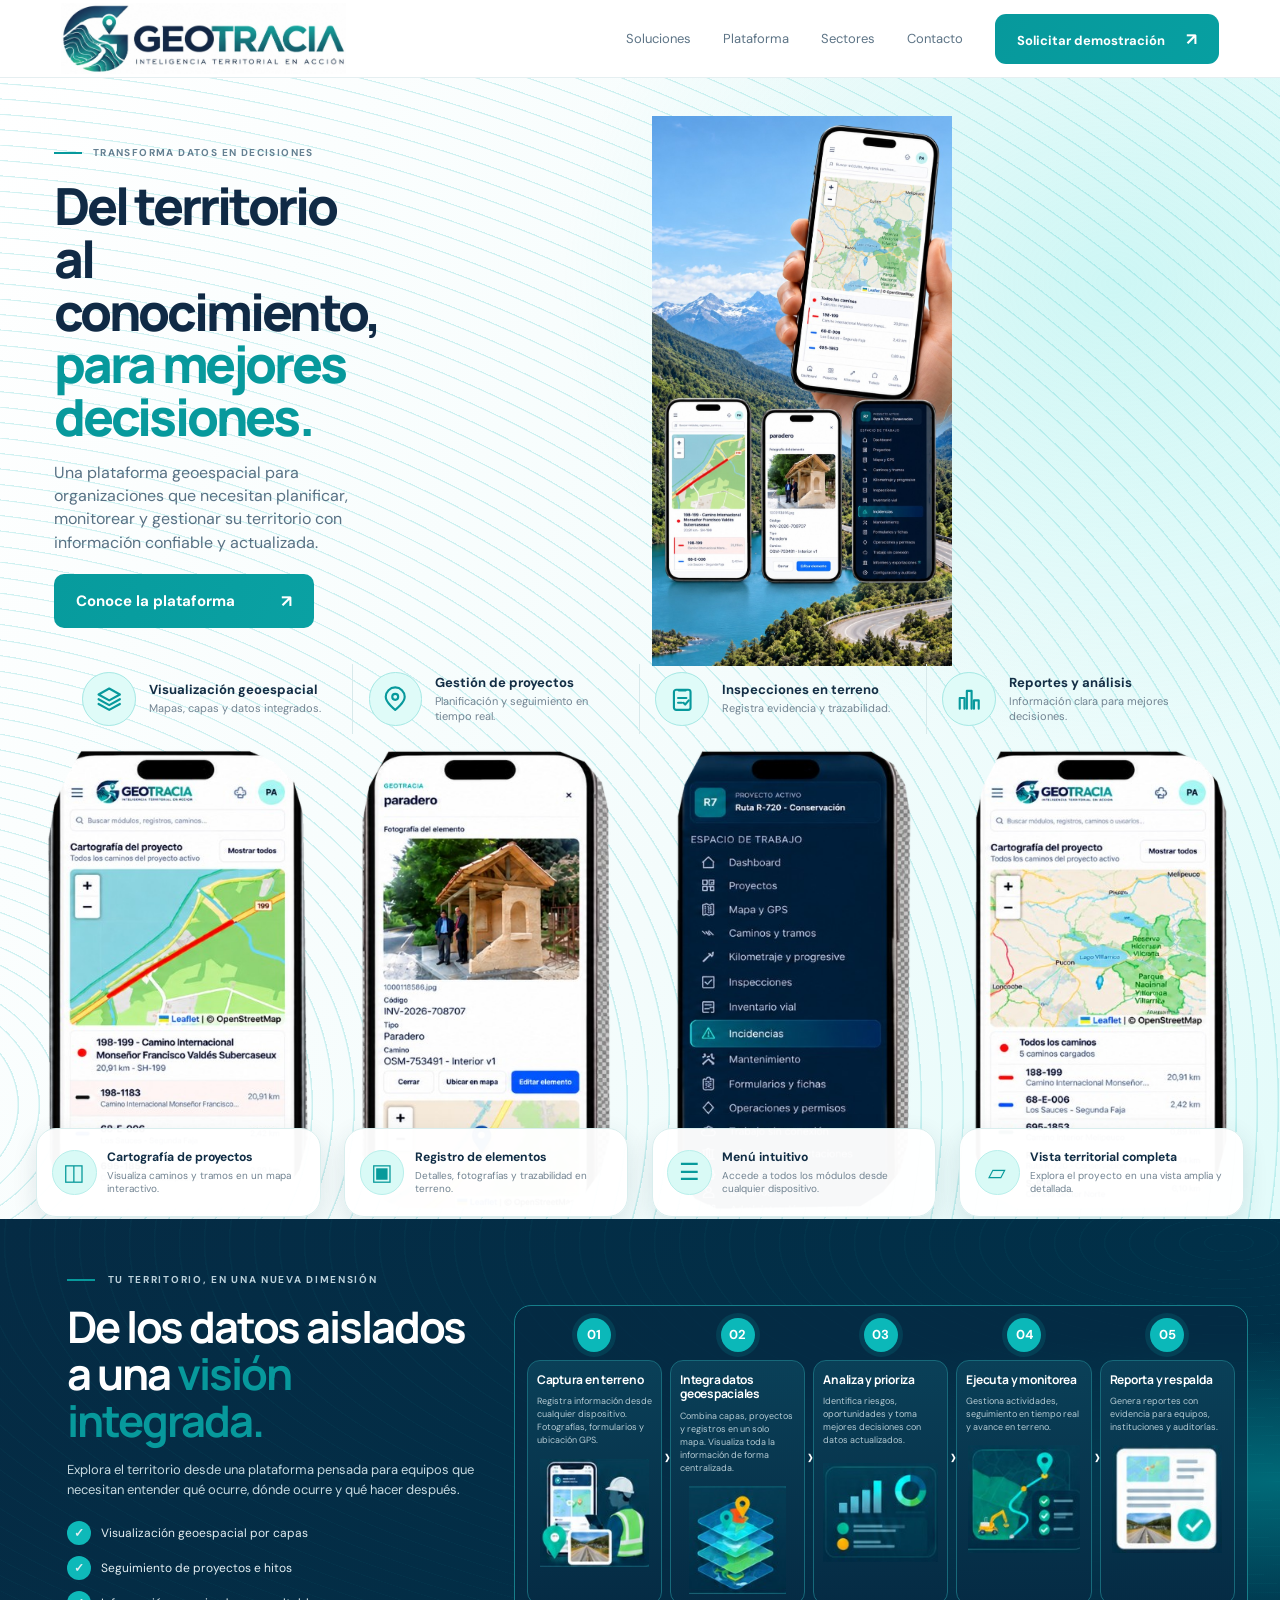
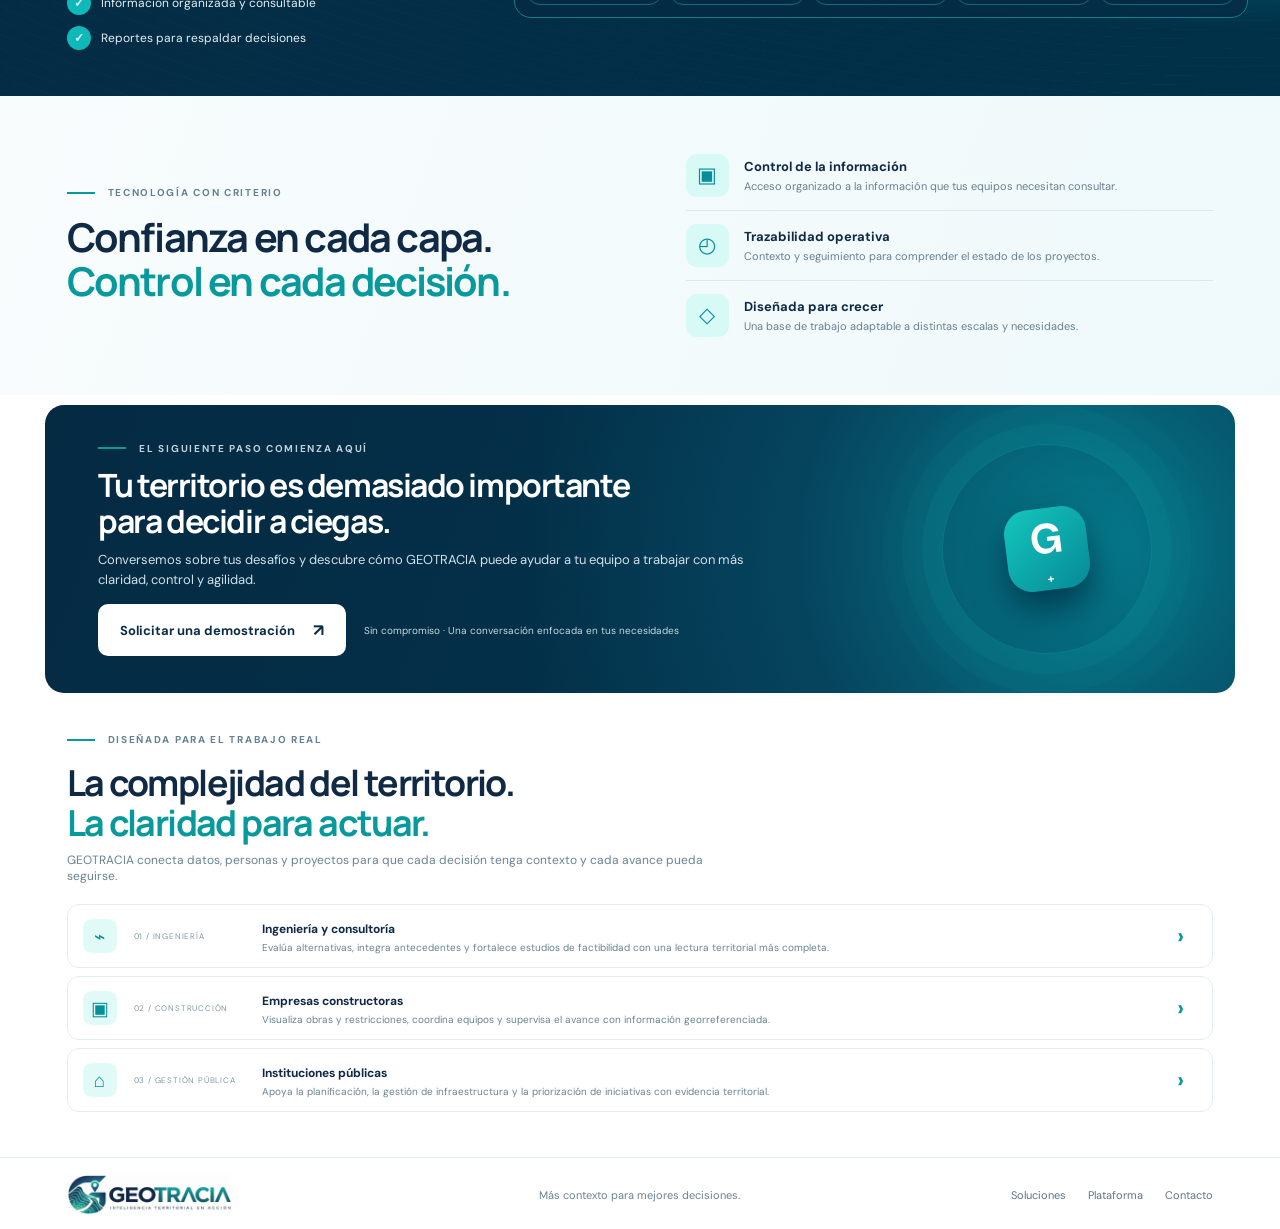
==== commit 484655d1: "Escritorio v15" ====
--- a/geotracia/index.html
+++ b/geotracia/index.html
@@ -43,10 +43,10 @@
     </picture>
   </div>
   <div class="desktop-highlights" aria-label="Capacidades de GEOTRACIA">
-    <article><span class="highlight-icon" aria-hidden="true">▱</span><div><b>Visualización geoespacial</b><p>Mapas, capas y datos integrados.</p></div></article>
-    <article><span class="highlight-icon" aria-hidden="true">⌖</span><div><b>Gestión de proyectos</b><p>Planificación y seguimiento en tiempo real.</p></div></article>
-    <article><span class="highlight-icon" aria-hidden="true">▣</span><div><b>Inspecciones en terreno</b><p>Registra evidencia y trazabilidad.</p></div></article>
-    <article><span class="highlight-icon" aria-hidden="true">▥</span><div><b>Reportes y análisis</b><p>Información clara para mejores decisiones.</p></div></article>
+    <article><span class="highlight-icon" aria-hidden="true"><svg viewBox="0 0 24 24"><path d="m12 3 9 5-9 5-9-5 9-5Z"/><path d="m3 12 9 5 9-5M3 16l9 5 9-5"/></svg></span><div><b>Visualización geoespacial</b><p>Mapas, capas y datos integrados.</p></div></article>
+    <article><span class="highlight-icon" aria-hidden="true"><svg viewBox="0 0 24 24"><path d="M20 10c0 5-8 11-8 11S4 15 4 10a8 8 0 1 1 16 0Z"/><circle cx="12" cy="10" r="2.5"/></svg></span><div><b>Gestión de proyectos</b><p>Planificación y seguimiento en tiempo real.</p></div></article>
+    <article><span class="highlight-icon" aria-hidden="true"><svg viewBox="0 0 24 24"><rect x="5" y="4" width="14" height="17" rx="2"/><path d="M9 4.5h6M8.5 11h7M8.5 15h3M13 15l1.5 1.5L17.5 13"/></svg></span><div><b>Inspecciones en terreno</b><p>Registra evidencia y trazabilidad.</p></div></article>
+    <article><span class="highlight-icon" aria-hidden="true"><svg viewBox="0 0 24 24"><path d="M4 20V11h4v9M10 20V5h4v15M16 20v-7h4v7"/></svg></span><div><b>Reportes y análisis</b><p>Información clara para mejores decisiones.</p></div></article>
   </div>
   <div class="feature-strip">
     <article class="feature-card">
--- a/geotracia/styles.css
+++ b/geotracia/styles.css
@@ -699,3 +699,182 @@
     background: #e9f7f7;
   }
 }
+
+
+/* v14: corrección exclusiva para móvil.
+   Oculta las imágenes duplicadas de la franja de características que se superponían
+   sobre los teléfonos integrados en la imagen principal. Escritorio no cambia. */
+@media (max-width: 700px) {
+  .feature-strip .feature-device {
+    display: none !important;
+  }
+  .feature-strip .feature-card {
+    border-radius: 16px !important;
+  }
+}
+
+/* GEOTRACIA v15 — escritorio: fila única de dispositivos y fichas superpuestas.
+   No altera el diseño móvil aprobado (max-width: 700px). */
+@media (min-width: 701px) {
+  .hero {
+    grid-template-rows: auto auto !important;
+    row-gap: 0 !important;
+    overflow: visible;
+  }
+
+  .feature-strip {
+    grid-column: 1 / -1 !important;
+    grid-row: 2 !important;
+    display: grid !important;
+    grid-template-columns: repeat(4, minmax(0, 1fr)) !important;
+    align-items: end !important;
+    gap: clamp(12px, 1.8vw, 26px) !important;
+    margin: 8px -1.5% 0 !important;
+    padding: 0 0 2px !important;
+    position: relative;
+    z-index: 3;
+  }
+
+  .feature-strip .feature-card {
+    display: block !important;
+    position: relative !important;
+    min-width: 0 !important;
+    height: clamp(390px, 36vw, 520px) !important;
+    padding: 0 !important;
+    overflow: visible !important;
+    background: transparent !important;
+    border: 0 !important;
+    border-radius: 0 !important;
+    box-shadow: none !important;
+  }
+
+  .feature-strip .feature-device {
+    display: flex !important;
+    width: 100% !important;
+    height: 100% !important;
+    align-items: flex-end !important;
+    justify-content: center !important;
+    min-width: 0 !important;
+    background: transparent !important;
+  }
+
+  .feature-strip .feature-device img {
+    display: block !important;
+    width: 100% !important;
+    height: 100% !important;
+    max-height: none !important;
+    padding: 0 !important;
+    object-fit: contain !important;
+    object-position: center bottom !important;
+    background: transparent !important;
+  }
+
+  .feature-strip .feature-caption {
+    position: absolute !important;
+    z-index: 5 !important;
+    left: 0 !important;
+    right: 0 !important;
+    bottom: 0 !important;
+    display: flex !important;
+    align-items: center !important;
+    gap: clamp(8px, .8vw, 13px) !important;
+    min-height: clamp(76px, 7vw, 96px) !important;
+    margin: 0 !important;
+    padding: clamp(10px, 1.05vw, 15px) clamp(10px, 1.15vw, 17px) !important;
+    background: rgba(255,255,255,.97) !important;
+    border: 1px solid #d9eeee !important;
+    border-radius: 20px !important;
+    box-shadow: 0 8px 24px rgba(0,55,75,.12) !important;
+    box-sizing: border-box !important;
+  }
+
+  .feature-strip .feature-icon {
+    display: grid !important;
+    place-items: center !important;
+    width: clamp(36px, 3.5vw, 48px) !important;
+    height: clamp(36px, 3.5vw, 48px) !important;
+    flex: 0 0 clamp(36px, 3.5vw, 48px) !important;
+    border: 1px solid #b8efeb !important;
+    border-radius: 50% !important;
+    background: #d9faf6 !important;
+    color: #079a9b !important;
+    font-size: clamp(19px, 1.8vw, 25px) !important;
+    line-height: 1 !important;
+  }
+
+  .feature-strip .feature-caption > div { min-width: 0; }
+  .feature-strip .feature-caption b {
+    display: block !important;
+    margin: 0 0 4px !important;
+    color: #102d45 !important;
+    font-size: clamp(11px, .95vw, 14px) !important;
+    line-height: 1.22 !important;
+  }
+  .feature-strip .feature-caption p {
+    margin: 0 !important;
+    color: #718391 !important;
+    font-size: clamp(9px, .78vw, 12px) !important;
+    line-height: 1.32 !important;
+  }
+}
+
+@media (min-width: 1200px) {
+  .feature-strip .feature-card { height: clamp(430px, 37vw, 560px) !important; }
+}
+
+
+/* GEOTRACIA v16 — fila de capacidades entre notebook y teléfonos, solo escritorio.
+   La composición móvil aprobada queda sin cambios. */
+@media (min-width: 701px) {
+  .hero {
+    grid-template-rows: auto auto auto !important;
+    row-gap: 0 !important;
+  }
+  .hero-copy, .hero-art { grid-row: 1 !important; }
+  .desktop-highlights {
+    display: grid !important;
+    grid-column: 1 / -1 !important;
+    grid-row: 2 !important;
+    grid-template-columns: repeat(4, minmax(0, 1fr)) !important;
+    gap: 0 !important;
+    margin: 8px 0 10px !important;
+    padding: 0 1.1% !important;
+    position: relative !important;
+    z-index: 4 !important;
+    align-self: center;
+  }
+  .desktop-highlights article {
+    display: flex !important;
+    align-items: center !important;
+    gap: clamp(9px, 1vw, 16px) !important;
+    min-width: 0 !important;
+    padding: 8px clamp(8px, 1.2vw, 18px) !important;
+    border-right: 1px solid #d8e9eb !important;
+  }
+  .desktop-highlights article:last-child { border-right: 0 !important; }
+  .desktop-highlights .highlight-icon {
+    display: grid !important;
+    place-items: center !important;
+    width: clamp(42px, 4.2vw, 58px) !important;
+    height: clamp(42px, 4.2vw, 58px) !important;
+    flex: 0 0 clamp(42px, 4.2vw, 58px) !important;
+    border: 1px solid #a4e8e4 !important;
+    border-radius: 50% !important;
+    background: #dffbf8 !important;
+    color: #07999c !important;
+    font-size: 25px !important;
+  }
+  .desktop-highlights .highlight-icon svg {
+    display: block; width: 55%; height: 55%; fill: none;
+    stroke: currentColor; stroke-width: 1.8; stroke-linecap: round; stroke-linejoin: round;
+  }
+  .desktop-highlights b {
+    display: block !important; font-size: clamp(11px, 1.02vw, 16px) !important;
+    line-height: 1.2 !important; margin: 0 0 4px !important; color: #142e45;
+  }
+  .desktop-highlights p {
+    margin: 0 !important; color: #718391 !important;
+    font-size: clamp(9px, .86vw, 13px) !important; line-height: 1.32 !important;
+  }
+  .feature-strip { grid-row: 3 !important; margin-top: 0 !important; }
+}
